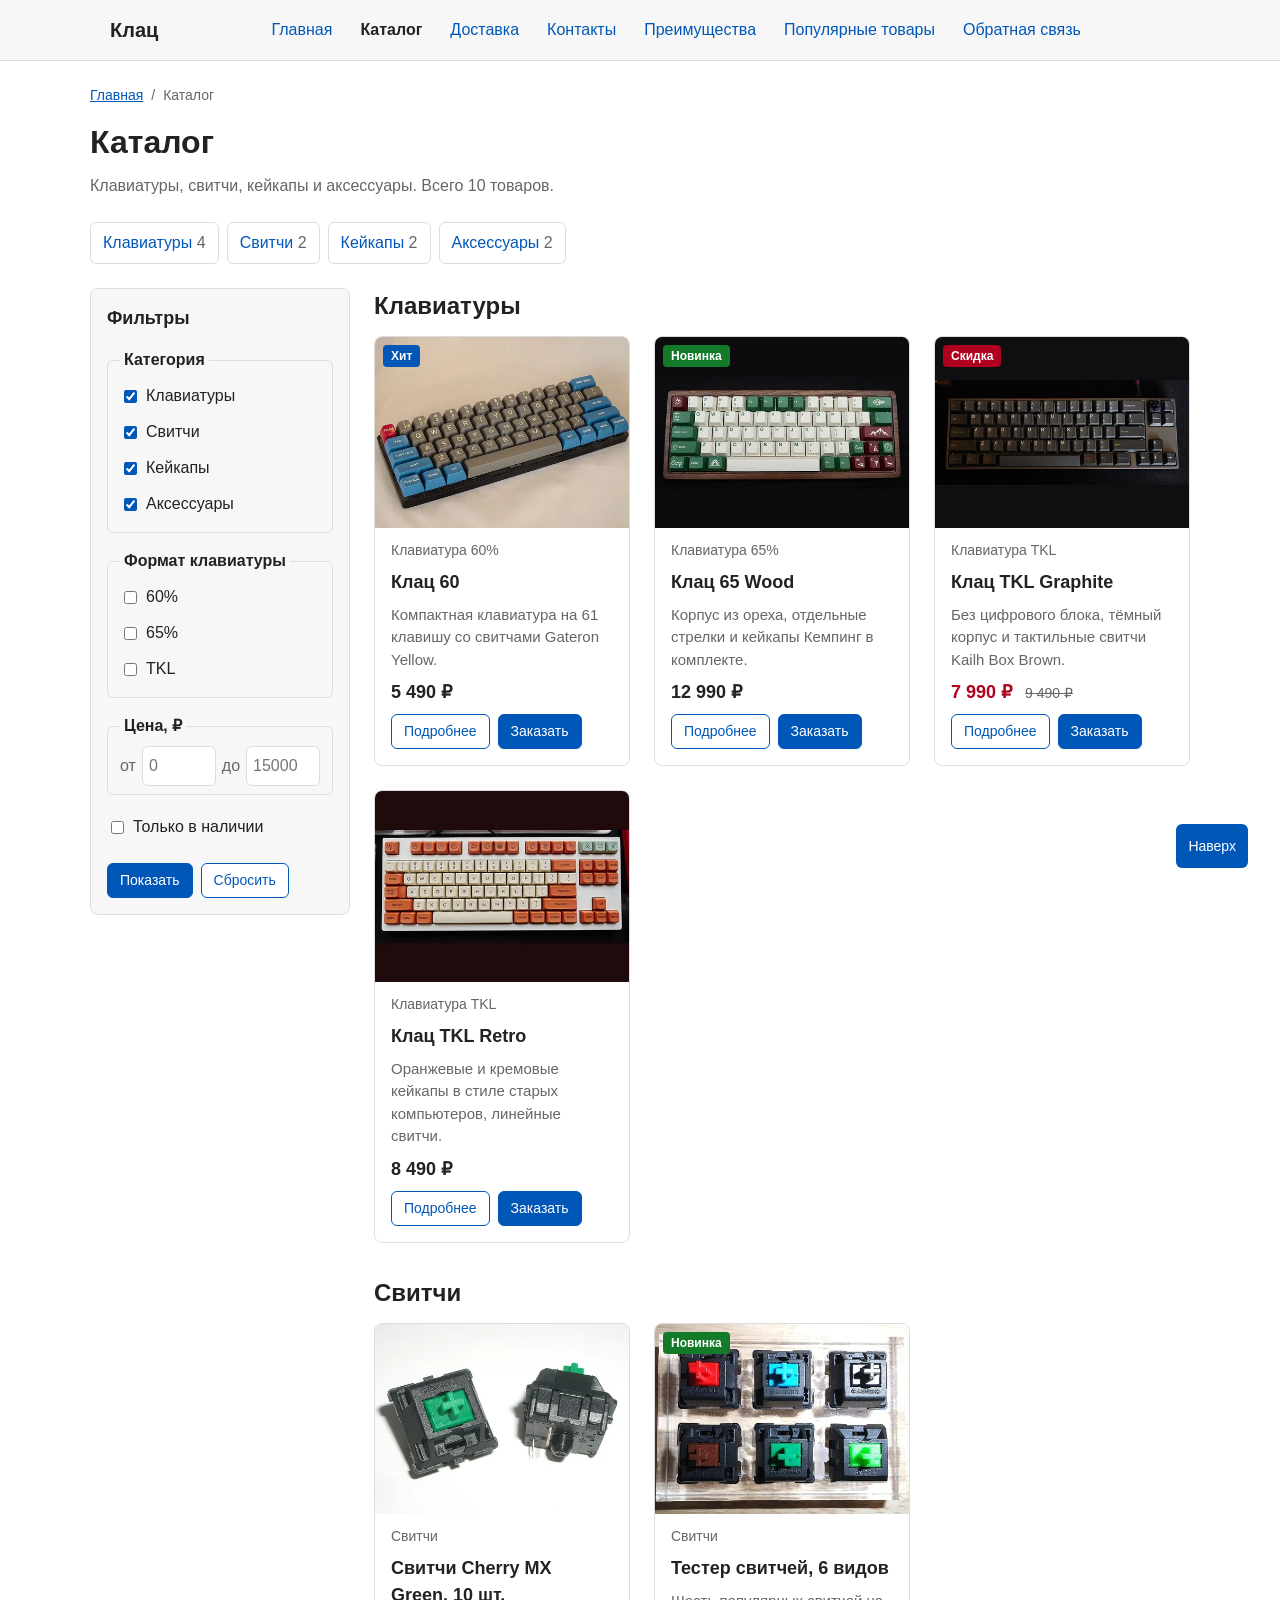
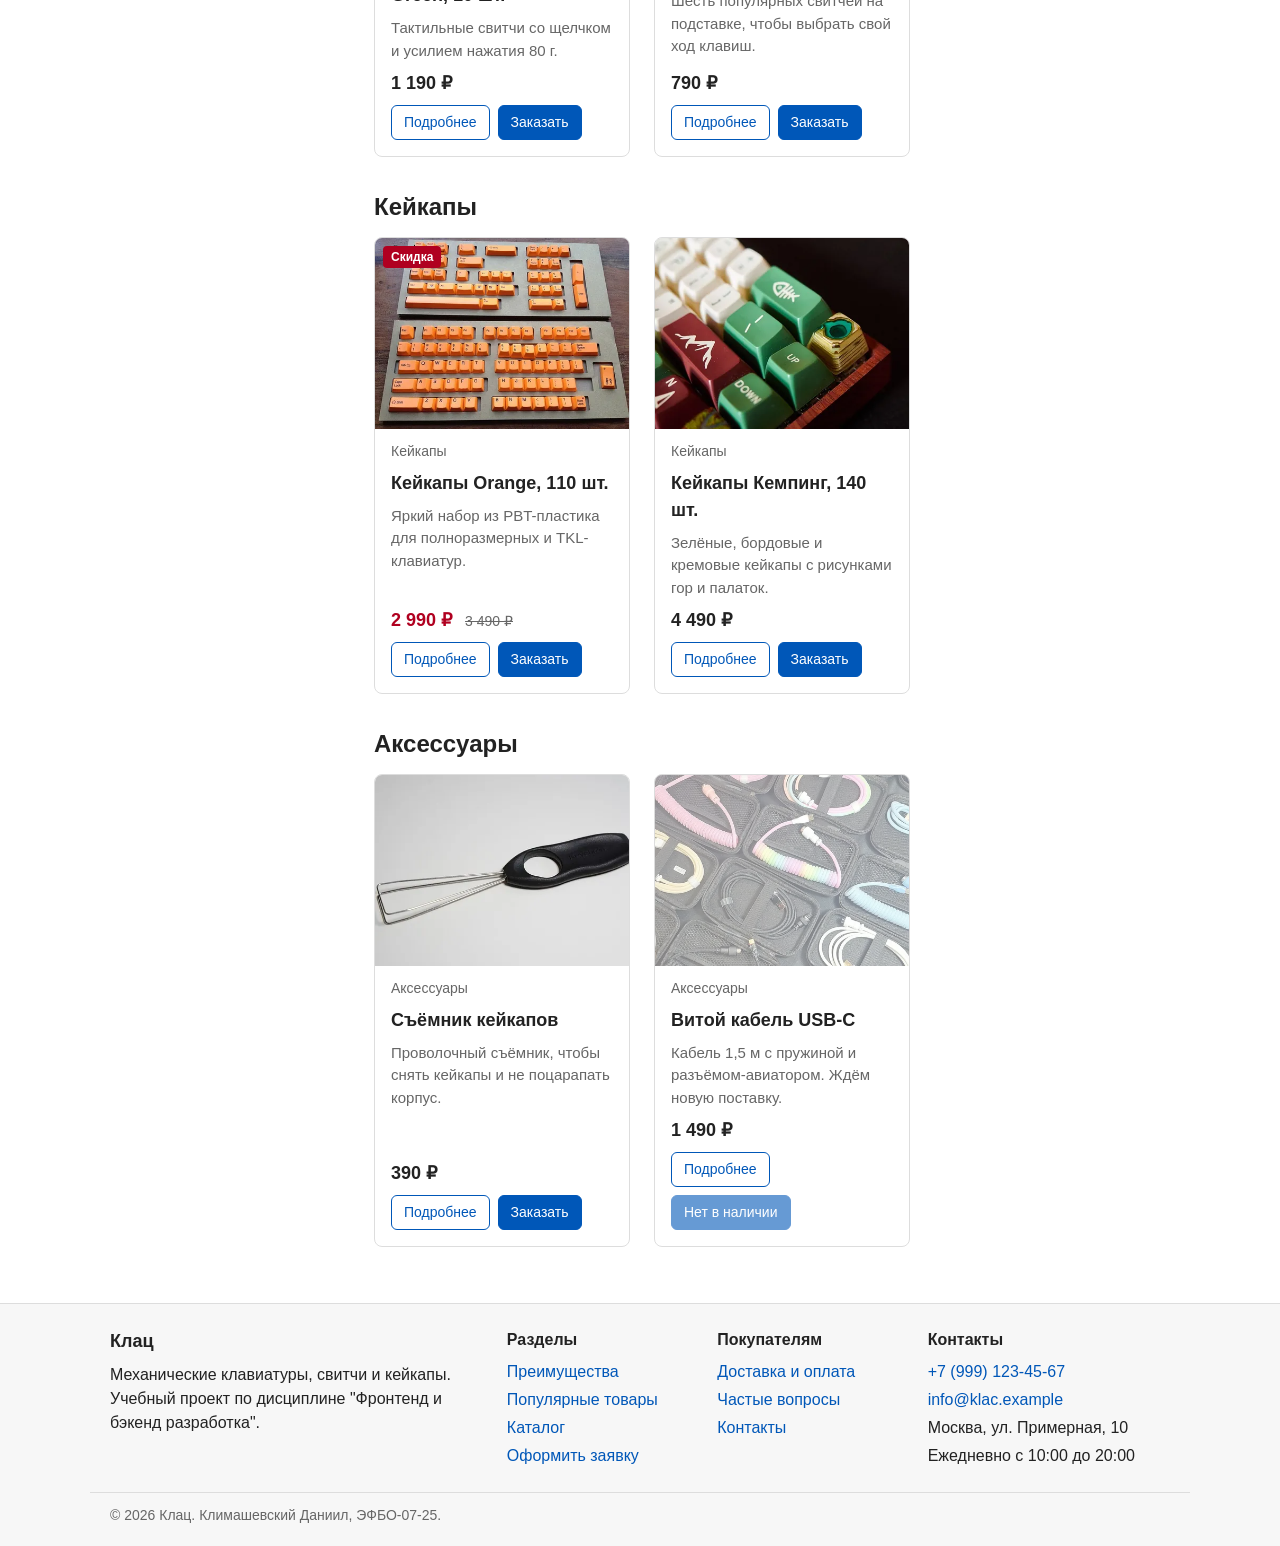
==== catalog.html @ bfafa5a9 "chore: init kr4 project, copy files from kr3" ====
<!DOCTYPE html>
<html lang="ru">
<head>
    <meta charset="UTF-8">
    <meta name="viewport" content="width=device-width, initial-scale=1.0">
    <meta name="description" content="Каталог магазина Клац: механические клавиатуры, свитчи, кейкапы и аксессуары.">
    <title>Каталог | Клац</title>
    <meta property="og:type" content="website">
    <meta property="og:title" content="Каталог | Клац">
    <meta property="og:description" content="Каталог магазина Клац: механические клавиатуры, свитчи, кейкапы и аксессуары.">
    <meta property="og:image" content="https://svpeditor.github.io/kr4-js-shop/images/klac-60.jpg">
    <link rel="stylesheet" href="css/style.css">
    <link rel="stylesheet" href="css/responsive.css">
    <script src="js/main.js" defer></script>
</head>
<body>
    <a class="skip-link" href="#main">Перейти к основному содержимому</a>

    <header class="site-header" id="top">
        <div class="site-header__inner">
            <a class="site-header__logo" href="index.html">Клац</a>

            <button class="site-header__toggle" type="button" aria-expanded="false" aria-controls="site-nav"><span aria-hidden="true">&#9776;</span> Меню</button>

            <nav class="site-nav" id="site-nav" aria-label="Основная навигация">
                <ul class="site-nav__list">
                    <li class="site-nav__item"><a class="site-nav__link" href="index.html">Главная</a></li>
                    <li class="site-nav__item"><a class="site-nav__link site-nav__link--active" href="catalog.html" aria-current="page">Каталог</a></li>
                    <li class="site-nav__item"><a class="site-nav__link" href="delivery.html">Доставка</a></li>
                    <li class="site-nav__item"><a class="site-nav__link" href="contacts.html">Контакты</a></li>
                    <li class="site-nav__item"><a class="site-nav__link" href="index.html#advantages">Преимущества</a></li>
                    <li class="site-nav__item"><a class="site-nav__link" href="index.html#popular">Популярные товары</a></li>
                    <li class="site-nav__item"><a class="site-nav__link" href="index.html#contacts">Обратная связь</a></li>
                </ul>
            </nav>
        </div>
    </header>

    <main id="main" class="main" tabindex="-1">
        <div class="page-header">
            <nav class="breadcrumbs" aria-label="Хлебные крошки">
                <ol class="breadcrumbs__list">
                    <li class="breadcrumbs__item"><a class="breadcrumbs__link" href="index.html">Главная</a></li>
                    <li class="breadcrumbs__item"><span class="breadcrumbs__current" aria-current="page">Каталог</span></li>
                </ol>
            </nav>
            <h1 class="page-header__title">Каталог</h1>
            <p class="page-header__text">Клавиатуры, свитчи, кейкапы и аксессуары. Всего 10 товаров.</p>
        </div>

        <nav class="categories" aria-label="Категории каталога">
            <ul class="categories__list">
                <li><a class="categories__link" href="#keyboards">Клавиатуры <span class="categories__count">4</span></a></li>
                <li><a class="categories__link" href="#switches">Свитчи <span class="categories__count">2</span></a></li>
                <li><a class="categories__link" href="#keycaps">Кейкапы <span class="categories__count">2</span></a></li>
                <li><a class="categories__link" href="#accessories">Аксессуары <span class="categories__count">2</span></a></li>
            </ul>
        </nav>

        <div class="catalog-layout">
            <aside class="catalog-layout__filters catalog-filters" aria-label="Фильтры">
                <button class="catalog-filters__toggle" type="button" aria-expanded="false" aria-controls="catalog-filters-form">Показать фильтры</button>

                <form class="catalog-filters__form" id="catalog-filters-form" action="#">
                    <h2 class="catalog-filters__title">Фильтры</h2>

                    <fieldset class="catalog-filters__group">
                        <legend class="catalog-filters__legend">Категория</legend>
                        <label class="catalog-filters__option"><input type="checkbox" name="category" value="keyboards" checked> Клавиатуры</label>
                        <label class="catalog-filters__option"><input type="checkbox" name="category" value="switches" checked> Свитчи</label>
                        <label class="catalog-filters__option"><input type="checkbox" name="category" value="keycaps" checked> Кейкапы</label>
                        <label class="catalog-filters__option"><input type="checkbox" name="category" value="accessories" checked> Аксессуары</label>
                    </fieldset>

                    <fieldset class="catalog-filters__group">
                        <legend class="catalog-filters__legend">Формат клавиатуры</legend>
                        <label class="catalog-filters__option"><input type="checkbox" name="layout" value="60"> 60%</label>
                        <label class="catalog-filters__option"><input type="checkbox" name="layout" value="65"> 65%</label>
                        <label class="catalog-filters__option"><input type="checkbox" name="layout" value="tkl"> TKL</label>
                    </fieldset>

                    <fieldset class="catalog-filters__group">
                        <legend class="catalog-filters__legend">Цена, ₽</legend>
                        <div class="catalog-filters__price">
                            <label class="catalog-filters__price-label" for="price-from">от</label>
                            <input class="catalog-filters__input" id="price-from" name="price-from" type="number" min="0" step="100" placeholder="0">
                            <label class="catalog-filters__price-label" for="price-to">до</label>
                            <input class="catalog-filters__input" id="price-to" name="price-to" type="number" min="0" step="100" placeholder="15000">
                        </div>
                    </fieldset>

                    <label class="catalog-filters__option"><input type="checkbox" name="in-stock" value="yes"> Только в наличии</label>

                    <div class="catalog-filters__actions">
                        <button class="button button--primary button--small" type="button">Показать</button>
                        <button class="button button--secondary button--small" type="reset">Сбросить</button>
                    </div>
                </form>
            </aside>

            <div class="catalog-layout__products">
                <section class="catalog-layout__section" id="keyboards">
                    <h2 class="catalog-layout__title">Клавиатуры</h2>
                    <div class="products-grid">
                        <article class="product-card">
                            <span class="badge badge--hit product-card__badge">Хит</span>
                            <picture class="product-card__picture">
                                <source type="image/webp" srcset="images/klac-60-480.webp 480w, images/klac-60.webp 800w" sizes="(min-width: 1024px) 260px, (min-width: 600px) 50vw, 100vw">
                                <img class="product-card__image" src="images/klac-60.jpg" srcset="images/klac-60-480.jpg 480w, images/klac-60.jpg 800w" sizes="(min-width: 1024px) 260px, (min-width: 600px) 50vw, 100vw" width="800" height="600" alt="Клавиатура Клац 60 с серыми и синими кейкапами">
                            </picture>
                            <div class="product-card__body">
                                <p class="product-card__category">Клавиатура 60%</p>
                                <h3 class="product-card__title"><a class="product-card__link" href="product.html">Клац 60</a></h3>
                                <p class="product-card__description">Компактная клавиатура на 61 клавишу со свитчами Gateron Yellow.</p>
                                <p class="product-card__price">5 490 ₽</p>
                                <div class="product-card__actions">
                                    <a class="button button--secondary button--small" href="product.html">Подробнее</a>
                                    <a class="button button--primary button--small" href="order.html?product=klac-60">Заказать</a>
                                </div>
                            </div>
                        </article>

                        <article class="product-card">
                            <span class="badge badge--new product-card__badge">Новинка</span>
                            <picture class="product-card__picture">
                                <source type="image/webp" srcset="images/klac-65-wood-480.webp 480w, images/klac-65-wood.webp 800w" sizes="(min-width: 1024px) 260px, (min-width: 600px) 50vw, 100vw">
                                <img class="product-card__image" src="images/klac-65-wood.jpg" srcset="images/klac-65-wood-480.jpg 480w, images/klac-65-wood.jpg 800w" sizes="(min-width: 1024px) 260px, (min-width: 600px) 50vw, 100vw" width="800" height="600" alt="Клавиатура Клац 65 Wood в деревянном корпусе" loading="lazy">
                            </picture>
                            <div class="product-card__body">
                                <p class="product-card__category">Клавиатура 65%</p>
                                <h3 class="product-card__title"><a class="product-card__link" href="product.html">Клац 65 Wood</a></h3>
                                <p class="product-card__description">Корпус из ореха, отдельные стрелки и кейкапы Кемпинг в комплекте.</p>
                                <p class="product-card__price">12 990 ₽</p>
                                <div class="product-card__actions">
                                    <a class="button button--secondary button--small" href="product.html">Подробнее</a>
                                    <a class="button button--primary button--small" href="order.html?product=klac-65-wood">Заказать</a>
                                </div>
                            </div>
                        </article>

                        <article class="product-card product-card--discount">
                            <span class="badge badge--sale product-card__badge">Скидка</span>
                            <picture class="product-card__picture">
                                <source type="image/webp" srcset="images/klac-tkl-graphite-480.webp 480w, images/klac-tkl-graphite.webp 800w" sizes="(min-width: 1024px) 260px, (min-width: 600px) 50vw, 100vw">
                                <img class="product-card__image" src="images/klac-tkl-graphite.jpg" srcset="images/klac-tkl-graphite-480.jpg 480w, images/klac-tkl-graphite.jpg 800w" sizes="(min-width: 1024px) 260px, (min-width: 600px) 50vw, 100vw" width="800" height="600" alt="Тёмная клавиатура Клац TKL Graphite без цифрового блока" loading="lazy">
                            </picture>
                            <div class="product-card__body">
                                <p class="product-card__category">Клавиатура TKL</p>
                                <h3 class="product-card__title"><a class="product-card__link" href="product.html">Клац TKL Graphite</a></h3>
                                <p class="product-card__description">Без цифрового блока, тёмный корпус и тактильные свитчи Kailh Box Brown.</p>
                                <p class="product-card__price">7 990 ₽ <s class="product-card__old-price">9 490 ₽</s></p>
                                <div class="product-card__actions">
                                    <a class="button button--secondary button--small" href="product.html">Подробнее</a>
                                    <a class="button button--primary button--small" href="order.html?product=klac-tkl-graphite">Заказать</a>
                                </div>
                            </div>
                        </article>

                        <article class="product-card">
                            <picture class="product-card__picture">
                                <source type="image/webp" srcset="images/klac-tkl-retro-480.webp 480w, images/klac-tkl-retro.webp 800w" sizes="(min-width: 1024px) 260px, (min-width: 600px) 50vw, 100vw">
                                <img class="product-card__image" src="images/klac-tkl-retro.jpg" srcset="images/klac-tkl-retro-480.jpg 480w, images/klac-tkl-retro.jpg 800w" sizes="(min-width: 1024px) 260px, (min-width: 600px) 50vw, 100vw" width="800" height="600" alt="Клавиатура Клац TKL Retro с оранжевыми и кремовыми кейкапами" loading="lazy">
                            </picture>
                            <div class="product-card__body">
                                <p class="product-card__category">Клавиатура TKL</p>
                                <h3 class="product-card__title"><a class="product-card__link" href="product.html">Клац TKL Retro</a></h3>
                                <p class="product-card__description">Оранжевые и кремовые кейкапы в стиле старых компьютеров, линейные свитчи.</p>
                                <p class="product-card__price">8 490 ₽</p>
                                <div class="product-card__actions">
                                    <a class="button button--secondary button--small" href="product.html">Подробнее</a>
                                    <a class="button button--primary button--small" href="order.html?product=klac-tkl-retro">Заказать</a>
                                </div>
                            </div>
                        </article>
                    </div>
                </section>

                <section class="catalog-layout__section" id="switches">
                    <h2 class="catalog-layout__title">Свитчи</h2>
                    <div class="products-grid">
                        <article class="product-card">
                            <picture class="product-card__picture">
                                <source type="image/webp" srcset="images/switches-mx-green-480.webp 480w, images/switches-mx-green.webp 800w" sizes="(min-width: 1024px) 260px, (min-width: 600px) 50vw, 100vw">
                                <img class="product-card__image" src="images/switches-mx-green.jpg" srcset="images/switches-mx-green-480.jpg 480w, images/switches-mx-green.jpg 800w" sizes="(min-width: 1024px) 260px, (min-width: 600px) 50vw, 100vw" width="800" height="600" alt="Два свитча Cherry MX Green, вид сверху и сбоку" loading="lazy">
                            </picture>
                            <div class="product-card__body">
                                <p class="product-card__category">Свитчи</p>
                                <h3 class="product-card__title"><a class="product-card__link" href="product.html">Свитчи Cherry MX Green, 10 шт.</a></h3>
                                <p class="product-card__description">Тактильные свитчи со щелчком и усилием нажатия 80 г.</p>
                                <p class="product-card__price">1 190 ₽</p>
                                <div class="product-card__actions">
                                    <a class="button button--secondary button--small" href="product.html">Подробнее</a>
                                    <a class="button button--primary button--small" href="order.html?product=switches-mx-green">Заказать</a>
                                </div>
                            </div>
                        </article>

                        <article class="product-card">
                            <span class="badge badge--new product-card__badge">Новинка</span>
                            <picture class="product-card__picture">
                                <source type="image/webp" srcset="images/switch-tester-480.webp 480w, images/switch-tester.webp 800w" sizes="(min-width: 1024px) 260px, (min-width: 600px) 50vw, 100vw">
                                <img class="product-card__image" src="images/switch-tester.jpg" srcset="images/switch-tester-480.jpg 480w, images/switch-tester.jpg 800w" sizes="(min-width: 1024px) 260px, (min-width: 600px) 50vw, 100vw" width="800" height="600" alt="Тестер с шестью свитчами разных цветов на прозрачной подставке" loading="lazy">
                            </picture>
                            <div class="product-card__body">
                                <p class="product-card__category">Свитчи</p>
                                <h3 class="product-card__title"><a class="product-card__link" href="product.html">Тестер свитчей, 6 видов</a></h3>
                                <p class="product-card__description">Шесть популярных свитчей на подставке, чтобы выбрать свой ход клавиш.</p>
                                <p class="product-card__price">790 ₽</p>
                                <div class="product-card__actions">
                                    <a class="button button--secondary button--small" href="product.html">Подробнее</a>
                                    <a class="button button--primary button--small" href="order.html?product=switch-tester">Заказать</a>
                                </div>
                            </div>
                        </article>
                    </div>
                </section>

                <section class="catalog-layout__section" id="keycaps">
                    <h2 class="catalog-layout__title">Кейкапы</h2>
                    <div class="products-grid">
                        <article class="product-card product-card--discount">
                            <span class="badge badge--sale product-card__badge">Скидка</span>
                            <picture class="product-card__picture">
                                <source type="image/webp" srcset="images/keycaps-orange-480.webp 480w, images/keycaps-orange.webp 800w" sizes="(min-width: 1024px) 260px, (min-width: 600px) 50vw, 100vw">
                                <img class="product-card__image" src="images/keycaps-orange.jpg" srcset="images/keycaps-orange-480.jpg 480w, images/keycaps-orange.jpg 800w" sizes="(min-width: 1024px) 260px, (min-width: 600px) 50vw, 100vw" width="800" height="600" alt="Оранжевые кейкапы на литниках" loading="lazy">
                            </picture>
                            <div class="product-card__body">
                                <p class="product-card__category">Кейкапы</p>
                                <h3 class="product-card__title"><a class="product-card__link" href="product.html">Кейкапы Orange, 110 шт.</a></h3>
                                <p class="product-card__description">Яркий набор из PBT-пластика для полноразмерных и TKL-клавиатур.</p>
                                <p class="product-card__price">2 990 ₽ <s class="product-card__old-price">3 490 ₽</s></p>
                                <div class="product-card__actions">
                                    <a class="button button--secondary button--small" href="product.html">Подробнее</a>
                                    <a class="button button--primary button--small" href="order.html?product=keycaps-orange">Заказать</a>
                                </div>
                            </div>
                        </article>

                        <article class="product-card">
                            <picture class="product-card__picture">
                                <source type="image/webp" srcset="images/keycaps-camp-480.webp 480w, images/keycaps-camp.webp 800w" sizes="(min-width: 1024px) 260px, (min-width: 600px) 50vw, 100vw">
                                <img class="product-card__image" src="images/keycaps-camp.jpg" srcset="images/keycaps-camp-480.jpg 480w, images/keycaps-camp.jpg 800w" sizes="(min-width: 1024px) 260px, (min-width: 600px) 50vw, 100vw" width="800" height="600" alt="Зелёные и бордовые кейкапы Кемпинг с рисунками гор" loading="lazy">
                            </picture>
                            <div class="product-card__body">
                                <p class="product-card__category">Кейкапы</p>
                                <h3 class="product-card__title"><a class="product-card__link" href="product.html">Кейкапы Кемпинг, 140 шт.</a></h3>
                                <p class="product-card__description">Зелёные, бордовые и кремовые кейкапы с рисунками гор и палаток.</p>
                                <p class="product-card__price">4 490 ₽</p>
                                <div class="product-card__actions">
                                    <a class="button button--secondary button--small" href="product.html">Подробнее</a>
                                    <a class="button button--primary button--small" href="order.html?product=keycaps-camp">Заказать</a>
                                </div>
                            </div>
                        </article>
                    </div>
                </section>

                <section class="catalog-layout__section" id="accessories">
                    <h2 class="catalog-layout__title">Аксессуары</h2>
                    <div class="products-grid">
                        <article class="product-card">
                            <picture class="product-card__picture">
                                <source type="image/webp" srcset="images/keycap-puller-480.webp 480w, images/keycap-puller.webp 800w" sizes="(min-width: 1024px) 260px, (min-width: 600px) 50vw, 100vw">
                                <img class="product-card__image" src="images/keycap-puller.jpg" srcset="images/keycap-puller-480.jpg 480w, images/keycap-puller.jpg 800w" sizes="(min-width: 1024px) 260px, (min-width: 600px) 50vw, 100vw" width="800" height="600" alt="Проволочный съёмник кейкапов с чёрной ручкой" loading="lazy">
                            </picture>
                            <div class="product-card__body">
                                <p class="product-card__category">Аксессуары</p>
                                <h3 class="product-card__title"><a class="product-card__link" href="product.html">Съёмник кейкапов</a></h3>
                                <p class="product-card__description">Проволочный съёмник, чтобы снять кейкапы и не поцарапать корпус.</p>
                                <p class="product-card__price">390 ₽</p>
                                <div class="product-card__actions">
                                    <a class="button button--secondary button--small" href="product.html">Подробнее</a>
                                    <a class="button button--primary button--small" href="order.html?product=keycap-puller">Заказать</a>
                                </div>
                            </div>
                        </article>

                        <article class="product-card product-card--unavailable">
                            <picture class="product-card__picture">
                                <source type="image/webp" srcset="images/cable-coiled-480.webp 480w, images/cable-coiled.webp 800w" sizes="(min-width: 1024px) 260px, (min-width: 600px) 50vw, 100vw">
                                <img class="product-card__image" src="images/cable-coiled.jpg" srcset="images/cable-coiled-480.jpg 480w, images/cable-coiled.jpg 800w" sizes="(min-width: 1024px) 260px, (min-width: 600px) 50vw, 100vw" width="800" height="600" alt="Витые кабели для клавиатуры разных цветов" loading="lazy">
                            </picture>
                            <div class="product-card__body">
                                <p class="product-card__category">Аксессуары</p>
                                <h3 class="product-card__title"><a class="product-card__link" href="product.html">Витой кабель USB-C</a></h3>
                                <p class="product-card__description">Кабель 1,5 м с пружиной и разъёмом-авиатором. Ждём новую поставку.</p>
                                <p class="product-card__price">1 490 ₽</p>
                                <div class="product-card__actions">
                                    <a class="button button--secondary button--small" href="product.html">Подробнее</a>
                                    <button class="button button--primary button--small" type="button" disabled>Нет в наличии</button>
                                </div>
                            </div>
                        </article>
                    </div>
                </section>
            </div>
        </div>
    </main>

    <footer class="site-footer" id="contacts">
        <div class="site-footer__inner">
            <div class="site-footer__column">
                <a class="site-footer__logo" href="index.html">Клац</a>
                <p class="site-footer__text">Механические клавиатуры, свитчи и кейкапы. Учебный проект по дисциплине "Фронтенд и бэкенд разработка".</p>
            </div>

            <nav class="site-footer__column" aria-label="Разделы сайта">
                <h2 class="site-footer__title">Разделы</h2>
                <ul class="site-footer__list">
                    <li><a class="site-footer__link" href="index.html#advantages">Преимущества</a></li>
                    <li><a class="site-footer__link" href="index.html#popular">Популярные товары</a></li>
                    <li><a class="site-footer__link" href="catalog.html">Каталог</a></li>
                    <li><a class="site-footer__link" href="order.html">Оформить заявку</a></li>
                </ul>
            </nav>

            <nav class="site-footer__column" aria-label="Покупателям">
                <h2 class="site-footer__title">Покупателям</h2>
                <ul class="site-footer__list">
                    <li><a class="site-footer__link" href="delivery.html">Доставка и оплата</a></li>
                    <li><a class="site-footer__link" href="contacts.html#faq">Частые вопросы</a></li>
                    <li><a class="site-footer__link" href="contacts.html">Контакты</a></li>
                </ul>
            </nav>

            <div class="site-footer__column">
                <h2 class="site-footer__title">Контакты</h2>
                <ul class="site-footer__list">
                    <li><a class="site-footer__link" href="tel:+79991234567">+7 (999) 123-45-67</a></li>
                    <li><a class="site-footer__link" href="mailto:info@klac.example">info@klac.example</a></li>
                    <li>Москва, ул. Примерная, 10</li>
                    <li>Ежедневно с 10:00 до 20:00</li>
                </ul>
            </div>
        </div>

        <p class="site-footer__copy">&copy; 2026 Клац. Климашевский Даниил, ЭФБО-07-25.</p>
    </footer>

    <a class="to-top" href="#top">Наверх</a>
</body>
</html>
---- css/style.css ----
/* ===============================
1. Переменные проекта
=============================== */

:root {
    /* Основные цвета проекта */
    --color-bg: #ffffff;
    --color-text: #222222;
    --color-muted: #666666;
    --color-primary: #0057b8;
    --color-primary-dark: #003f86;
    --color-border: #dddddd;
    --color-surface: #f7f7f7;
    --color-surface-accent: #eef5ff;
    --color-danger: #b00020;
    /* Было #168a2f: белый текст на нём 4.46:1, Lighthouse считал это ошибкой.
       #137a2a даёт 5.46:1 (нужно не меньше 4.5:1). */
    --color-success: #137a2a;
    --color-success-bg: #eefaf0;
    --color-white: #ffffff;

    /* Отступы */
    --space-xs: 4px;
    --space-sm: 8px;
    --space-md: 16px;
    --space-lg: 24px;
    --space-xl: 32px;

    /* Скругления */
    --radius-sm: 6px;
    --radius-md: 8px;
    --radius-lg: 12px;

    /* Размеры */
    --container-width: 1100px;
    --header-height: 64px;
}

/* ===============================
2. Базовые стили
Все стили в этом файле написаны для узкого экрана (Mobile First).
Для планшета и компьютера раскладка расширяется в css/responsive.css.
box-sizing и правило для картинок тоже перенесены в responsive.css.
=============================== */

/*
Плавная прокрутка к якорям. При переходе оставляем место
под закреплённую шапку, иначе заголовок раздела прячется под ней.
*/
html {
    scroll-behavior: smooth;
    scroll-padding-top: calc(var(--header-height) + var(--space-md));
}

body {
    margin: 0;
    font-family: Arial, sans-serif;
    line-height: 1.5;
    color: var(--color-text);
    background-color: var(--color-bg);
}

main {
    padding: var(--space-md);
}

/* ===============================
3. Общие элементы интерфейса
=============================== */

a {
    color: var(--color-primary);
}

a:hover {
    color: var(--color-primary-dark);
}

/*
Видимый фокус при переходе клавишей Tab на всех интерактивных
элементах: ссылки, кнопки, поля, раскрывающиеся вопросы, обёртка таблицы.
Рамка 3px с отступом заметна и на синих кнопках.
*/
:focus-visible {
    outline: 3px solid var(--color-primary);
    outline-offset: 3px;
}

/*
Ссылка пропуска к основному содержимому. Спрятана за верхним краем
экрана и появляется только при фокусе с клавиатуры.
display: none не используем, иначе до неё нельзя дойти клавишей Tab.
*/
.skip-link {
    position: absolute;
    top: -100px;
    left: var(--space-md);
    z-index: 1000;
    padding: var(--space-sm) 12px;
    color: var(--color-white);
    background-color: var(--color-text);
    border-radius: var(--radius-sm);
    text-decoration: none;
}

.skip-link:focus,
.skip-link:focus-visible {
    top: var(--space-md);
    color: var(--color-white);
}

/*
На main переходит фокус после ссылки пропуска (tabindex="-1").
Рамку вокруг всего содержимого страницы не рисуем.
*/
.main:focus,
.main:target {
    outline: none;
}

/*
Подсветка раздела, к которому перешли по якорной ссылке.
*/
:target {
    outline: 2px dashed var(--color-primary);
    outline-offset: 4px;
}

/*
На шапку ведёт кнопка "Наверх". Рамку у неё не показываем,
иначе при прокрутке под шапкой остаётся пунктир.
*/
.site-header:target {
    outline: none;
}

/*
Кнопка - отдельный блок. Цвет задаёт модификатор:
button--primary (основная) или button--secondary (второстепенная).
*/
.button {
    display: inline-block;
    padding: var(--space-sm) var(--space-md);
    font: inherit;
    text-decoration: none;
    border: 1px solid var(--color-primary);
    border-radius: var(--radius-sm);
    cursor: pointer;
}

.button--primary {
    color: var(--color-white);
    background-color: var(--color-primary);
}

/*
Цвет текста указан ещё раз, иначе у ссылки-кнопки срабатывает a:hover
и текст становится того же цвета, что и фон.
*/
.button--primary:hover {
    color: var(--color-white);
    background-color: var(--color-primary-dark);
}

.button--secondary {
    color: var(--color-primary);
    background-color: var(--color-white);
}

.button--secondary:hover {
    color: var(--color-primary-dark);
    background-color: var(--color-surface-accent);
}

.button--small {
    padding: 6px 12px;
    font-size: 14px;
}

.button:disabled,
.button--disabled {
    opacity: 0.6;
    cursor: not-allowed;
}

/*
У отключённой кнопки цвет при наведении не меняется.
*/
.button--primary:disabled:hover {
    background-color: var(--color-primary);
}

/*
Бейдж товара: "Хит", "Новинка", "Скидка".
*/
.badge {
    display: inline-block;
    padding: 2px 8px;
    font-size: 12px;
    font-weight: bold;
    color: var(--color-white);
    background-color: var(--color-primary);
    border-radius: 4px;
}

.badge--new {
    background-color: var(--color-success);
}

.badge--sale {
    background-color: var(--color-danger);
}

/* ===============================
4. Шапка и навигация
=============================== */

/*
Шапка прилипает к верху окна при прокрутке (sticky).
z-index нужен, чтобы карточки не наезжали на неё.
*/
.site-header {
    position: sticky;
    top: 0;
    z-index: 100;
    background-color: var(--color-surface);
    border-bottom: 1px solid var(--color-border);
}

/*
На телефоне в шапке логотип слева и кнопка "Меню" справа.
flex-wrap нужен, чтобы открытое меню переносилось на новую строку под ними.
*/
.site-header__inner {
    display: flex;
    flex-wrap: wrap;
    align-items: center;
    justify-content: space-between;
    gap: var(--space-sm);
    max-width: var(--container-width);
    margin: 0 auto;
    padding: var(--space-sm) var(--space-md);
}

.site-header__logo {
    flex-shrink: 0;
    font-size: 20px;
    font-weight: bold;
    color: var(--color-text);
    text-decoration: none;
}

.site-header__logo:hover {
    color: var(--color-text);
}

/*
Кнопка "Меню" нужна только на узком экране,
с 1024px она скрывается (см. responsive.css).
*/
.site-header__toggle {
    min-height: 44px;
    padding: var(--space-sm) var(--space-md);
    font: inherit;
    color: var(--color-primary);
    background-color: var(--color-white);
    border: 1px solid var(--color-primary);
    border-radius: var(--radius-sm);
    cursor: pointer;
}

.site-header__toggle:hover {
    background-color: var(--color-surface-accent);
}

/*
Меню скрыто, пока не нажата кнопка "Меню".
Класс site-nav--open добавляется в js/main.js.
flex-basis: 100% ставит открытое меню на всю ширину шапки.
*/
.site-nav {
    display: none;
    flex-basis: 100%;
}

.site-nav--open {
    display: block;
}

/*
На телефоне пункты меню идут в колонку.
*/
.site-nav__list {
    display: flex;
    flex-direction: column;
    gap: var(--space-xs);
    margin: 0;
    padding: 0 0 var(--space-sm);
    list-style: none;
}

/*
display: block делает весь пункт кликабельным,
padding увеличивает область нажатия пальцем.
*/
.site-nav__link {
    display: block;
    padding: 12px var(--space-md);
    color: var(--color-primary);
    text-decoration: none;
    border-radius: var(--radius-sm);
}

.site-nav__link:hover {
    color: var(--color-white);
    background-color: var(--color-primary);
}

.site-nav__link--active {
    font-weight: bold;
    color: var(--color-text);
}

/* ===============================
5. Блоки главной страницы
=============================== */

/*
Приветственный блок. На телефоне текст и фото идут друг под другом,
с 900px встают в две колонки (см. responsive.css).
*/
.hero {
    display: grid;
    gap: var(--space-lg);
    align-items: center;
    max-width: var(--container-width);
    margin: 0 auto var(--space-xl);
    padding: var(--space-lg) var(--space-md);
    background-color: var(--color-surface-accent);
    border-radius: var(--radius-lg);
}

/*
clamp() задаёт размер заголовка: не меньше 28px на телефоне,
дальше растёт вместе с шириной экрана, но не больше 40px.
*/
.hero__title {
    margin: 0 0 var(--space-md);
    font-size: clamp(28px, 7vw, 40px);
    line-height: 1.2;
}

.hero__text {
    margin: 0 0 var(--space-md);
}

.hero__actions {
    display: flex;
    flex-wrap: wrap;
    gap: var(--space-sm);
}

.hero__picture {
    display: block;
}

.hero__image {
    display: block;
    width: 100%;
    height: auto;
    border-radius: var(--radius-md);
}

/*
Общий блок для разделов страниц.
*/
.section {
    max-width: var(--container-width);
    margin: 0 auto var(--space-xl);
}

/*
flex-wrap: если заголовок длинный, ссылка "Весь каталог"
переносится под него, а не сжимает заголовок.
*/
.section__header {
    display: flex;
    flex-wrap: wrap;
    align-items: baseline;
    justify-content: space-between;
    gap: var(--space-sm) var(--space-md);
    margin-bottom: var(--space-md);
}

.section__title {
    margin: 0;
}

/*
Преимущества через Grid. На телефоне одна колонка,
на планшете две, на компьютере четыре.
*/
.advantages {
    display: grid;
    grid-template-columns: minmax(0, 1fr);
    gap: var(--space-md);
    margin: 0;
    padding: 0;
    list-style: none;
}

.advantages__item {
    padding: var(--space-md);
    border: 1px solid var(--color-border);
    border-radius: var(--radius-md);
}

.advantages__title {
    margin: 0 0 var(--space-sm);
    font-size: 18px;
}

.advantages__text {
    margin: 0;
    color: var(--color-muted);
}

.reviews {
    display: grid;
    grid-template-columns: minmax(0, 1fr);
    gap: var(--space-md);
    margin: 0;
    padding: 0;
    list-style: none;
}

.review {
    display: flex;
    flex-direction: column;
    gap: 12px;
    height: 100%;
    margin: 0;
    padding: var(--space-md);
    border: 1px solid var(--color-border);
    border-radius: var(--radius-md);
}

.review__text {
    flex-grow: 1;
    margin: 0;
}

.review__author {
    font-weight: bold;
}

.review__product {
    display: block;
    font-size: 14px;
    font-weight: normal;
    color: var(--color-muted);
}

/*
Дополнительный блок с призывом оставить заявку.
На телефоне кнопка стоит под текстом.
*/
.promo {
    display: flex;
    flex-direction: column;
    align-items: flex-start;
    gap: var(--space-md);
    max-width: var(--container-width);
    margin: 0 auto var(--space-xl);
    padding: var(--space-md) 20px;
    background-color: var(--color-surface);
    border-left: 4px solid var(--color-primary);
}

.promo__title {
    margin: 0 0 var(--space-xs);
    font-size: 20px;
}

.promo__text {
    margin: 0;
}

.promo__button {
    flex-shrink: 0;
}

.success-message {
    margin: 0 0 var(--space-md);
    padding: var(--space-md);
    background-color: var(--color-success-bg);
    border-left: 4px solid var(--color-success);
}

/* ===============================
6. Карточки товаров
=============================== */

/*
Сетка карточек через Grid. На телефоне карточки идут
в одну колонку, количество колонок растёт в responsive.css.
minmax(0, 1fr) не даёт длинному тексту растянуть колонку.
*/
.products-grid {
    display: grid;
    grid-template-columns: minmax(0, 1fr);
    gap: var(--space-lg);
}

/*
position: relative нужен, чтобы бейдж ставился
в угол именно этой карточки.
*/
.product-card {
    position: relative;
    display: flex;
    flex-direction: column;
    min-width: 0;
    overflow: hidden;
    background-color: var(--color-bg);
    border: 1px solid var(--color-border);
    border-radius: var(--radius-md);
}

.product-card:hover {
    border-color: var(--color-primary);
}

.product-card__badge {
    position: absolute;
    top: var(--space-sm);
    left: var(--space-sm);
    z-index: 1;
}

/*
picture по умолчанию строчный элемент, делаем его блоком,
чтобы под картинкой не было лишнего отступа.
*/
.product-card__picture {
    display: block;
}

/*
aspect-ratio держит пропорции 4:3, object-fit: cover
заполняет блок без искажения фото.
*/
.product-card__image {
    display: block;
    width: 100%;
    height: auto;
    aspect-ratio: 4 / 3;
    object-fit: cover;
}

.product-card__body {
    display: flex;
    flex-grow: 1;
    flex-direction: column;
    gap: var(--space-sm);
    padding: 12px var(--space-md) var(--space-md);
}

.product-card__category {
    margin: 0;
    font-size: 14px;
    color: var(--color-muted);
}

/*
overflow-wrap: anywhere переносит длинные слова,
чтобы они не ломали карточку на узком экране.
*/
.product-card__title {
    margin: 0;
    font-size: 18px;
    overflow-wrap: anywhere;
}

.product-card__link {
    color: var(--color-text);
    text-decoration: none;
}

.product-card__link:hover {
    color: var(--color-primary);
    text-decoration: underline;
}

.product-card__description {
    flex-grow: 1;
    margin: 0;
    font-size: 15px;
    color: var(--color-muted);
    overflow-wrap: anywhere;
}

.product-card__price {
    margin: 0;
    font-size: 18px;
    font-weight: bold;
}

.product-card__old-price {
    margin-left: var(--space-sm);
    font-size: 14px;
    font-weight: normal;
    color: var(--color-muted);
}

.product-card__actions {
    display: flex;
    flex-wrap: wrap;
    gap: var(--space-sm);
}

/*
Модификаторы карточки: товар со скидкой и товар, которого нет в наличии.
*/
.product-card--discount .product-card__price {
    color: var(--color-danger);
}

.product-card--unavailable .product-card__image {
    opacity: 0.5;
}

/* ===============================
7. Подвал и кнопка "Наверх"
=============================== */

.site-footer {
    background-color: var(--color-surface);
    border-top: 1px solid var(--color-border);
}

/*
На телефоне колонки подвала идут друг под другом.
*/
.site-footer__inner {
    display: grid;
    grid-template-columns: minmax(0, 1fr);
    gap: var(--space-lg);
    max-width: var(--container-width);
    margin: 0 auto;
    padding: var(--space-lg) var(--space-md);
}

.site-footer__logo {
    font-size: 18px;
    font-weight: bold;
    color: var(--color-text);
    text-decoration: none;
}

.site-footer__logo:hover {
    color: var(--color-text);
}

.site-footer__text {
    margin: var(--space-sm) 0 0;
}

.site-footer__title {
    margin: 0 0 var(--space-sm);
    font-size: 16px;
}

.site-footer__list {
    display: flex;
    flex-direction: column;
    gap: var(--space-xs);
    margin: 0;
    padding: 0;
    list-style: none;
}

.site-footer__link {
    text-decoration: none;
}

.site-footer__link:hover {
    text-decoration: underline;
}

/*
Нижний отступ больше, чтобы кнопка "Наверх"
не закрывала последнюю строку подвала.
*/
.site-footer__copy {
    max-width: var(--container-width);
    margin: 0 auto;
    padding: 12px var(--space-md) 72px;
    font-size: 14px;
    color: var(--color-muted);
    border-top: 1px solid var(--color-border);
}

/*
Кнопка "Наверх" закреплена в правом нижнем углу окна.
На телефоне отступ от края меньше, высота 44px удобна для нажатия.
*/
.to-top {
    position: fixed;
    right: var(--space-md);
    bottom: var(--space-md);
    z-index: 50;
    display: flex;
    align-items: center;
    min-height: 44px;
    padding: var(--space-sm) 12px;
    font-size: 14px;
    color: var(--color-white);
    text-decoration: none;
    background-color: var(--color-primary);
    border-radius: var(--radius-sm);
}

.to-top:hover {
    color: var(--color-white);
    background-color: var(--color-primary-dark);
}

/* ===============================
8. Форма заявки и модальное окно
=============================== */

/*
Ширина окна не больше экрана минус 32px, а если форма
не помещается по высоте, она прокручивается внутри окна.
*/
.order-dialog {
    width: min(100% - 32px, 560px);
    max-height: calc(100vh - 32px);
    overflow: auto;
    padding: var(--space-lg);
    border: none;
    border-radius: var(--radius-lg);
}

.order-dialog::backdrop {
    background-color: rgba(0, 0, 0, 0.5);
}

.order-dialog__title {
    margin: 0 0 var(--space-sm);
}

.order-dialog__text {
    margin: 0 0 var(--space-md);
    color: var(--color-muted);
}

.order-dialog__product {
    font-weight: bold;
    color: var(--color-text);
}

.order-form {
    accent-color: var(--color-primary);
}

.order-form__field {
    margin-bottom: var(--space-md);
}

.order-form__label {
    display: block;
    margin-bottom: var(--space-xs);
}

/*
Звёздочка у обязательных полей. Для программ чтения с экрана она скрыта
(aria-hidden), обязательность они берут из атрибута required.
*/
.order-form__required {
    color: var(--color-danger);
}

.order-form__note {
    margin: 0 0 var(--space-md);
    font-size: 14px;
    color: var(--color-muted);
}

/*
min-height: 44px - поле удобно нажимать пальцем на телефоне.
*/
.order-form__input,
.order-form__select,
.order-form__textarea {
    width: 100%;
    min-height: 44px;
    padding: 10px 12px;
    font: inherit;
    border: 1px solid var(--color-border);
    border-radius: var(--radius-sm);
}

.order-form__textarea {
    min-height: 120px;
    resize: vertical;
}

.order-form__input:hover,
.order-form__select:hover,
.order-form__textarea:hover {
    border-color: var(--color-primary);
}

/*
Подсветка ошибочных полей, aria-invalid добавляется в js/main.js.
*/
.order-form__input[aria-invalid="true"],
.order-form__select[aria-invalid="true"],
.order-form__textarea[aria-invalid="true"] {
    border-color: var(--color-danger);
}

.order-form__hint {
    display: block;
    margin-top: var(--space-xs);
    font-size: 14px;
    color: var(--color-muted);
}

.order-form__checkbox {
    display: flex;
    align-items: flex-start;
    gap: var(--space-sm);
}

.order-form__actions {
    display: flex;
    flex-wrap: wrap;
    gap: 12px;
    margin-top: 20px;
}

.order-form__group {
    min-width: 0;
    margin: 0 0 20px;
    padding: 0;
    border: none;
}

.order-form__legend {
    margin-bottom: 12px;
    padding: 0;
    font-size: 18px;
    font-weight: bold;
}

/*
Строка из двух полей. На телефоне поля идут друг под другом,
с 768px встают рядом (см. responsive.css).
*/
.order-form__row {
    display: grid;
    grid-template-columns: minmax(0, 1fr);
    column-gap: var(--space-md);
}

.order-form__options {
    display: flex;
    flex-wrap: wrap;
    gap: var(--space-sm);
    min-width: 0;
    margin: 0 0 var(--space-md);
    padding: 0;
    border: none;
}

.order-form__option {
    display: flex;
    align-items: center;
    gap: 6px;
    min-height: 44px;
    padding: 6px 12px;
    border: 1px solid var(--color-border);
    border-radius: var(--radius-sm);
    cursor: pointer;
}

.order-form__option:hover {
    border-color: var(--color-primary);
}

/* ===============================
9. Внутренние страницы и каталог
=============================== */

.page-header {
    max-width: var(--container-width);
    margin: 0 auto var(--space-lg);
}

.page-header__title {
    margin: 0 0 var(--space-sm);
}

.page-header__text {
    margin: 0;
    color: var(--color-muted);
}

/*
Хлебные крошки: разделитель "/" добавляется через ::after,
текущая страница (breadcrumbs__current) не ссылка.
*/
.breadcrumbs {
    max-width: var(--container-width);
    margin: 0 auto 12px;
    font-size: 14px;
    color: var(--color-muted);
}

.breadcrumbs__list {
    display: flex;
    flex-wrap: wrap;
    gap: var(--space-sm);
    margin: 0;
    padding: 0;
    list-style: none;
}

.breadcrumbs__item:not(:last-child)::after {
    content: "/";
    margin-left: var(--space-sm);
}

.categories {
    max-width: var(--container-width);
    margin: 0 auto var(--space-lg);
}

.categories__list {
    display: flex;
    flex-wrap: wrap;
    gap: var(--space-sm);
    margin: 0;
    padding: 0;
    list-style: none;
}

.categories__link {
    display: inline-block;
    padding: var(--space-sm) 12px;
    text-decoration: none;
    border: 1px solid var(--color-border);
    border-radius: var(--radius-sm);
}

.categories__link:hover {
    background-color: var(--color-surface-accent);
    border-color: var(--color-primary);
}

.categories__count {
    color: var(--color-muted);
}

/*
Каталог через Grid. На телефоне одна колонка: сначала фильтры,
потом товары. С 1200px фильтры встают слева (см. responsive.css).
Имена областей заданы в grid-template-areas, блоки ставятся в них через grid-area.
*/
.catalog-layout {
    display: grid;
    grid-template-columns: minmax(0, 1fr);
    grid-template-areas:
        "filters"
        "products";
    gap: var(--space-lg);
    max-width: var(--container-width);
    margin: 0 auto;
}

.catalog-layout__filters {
    grid-area: filters;
}

.catalog-layout__products {
    grid-area: products;
    min-width: 0;
}

.catalog-layout__section {
    margin-bottom: var(--space-xl);
}

.catalog-layout__title {
    margin: 0 0 12px;
}

.catalog-filters {
    padding: var(--space-md);
    background-color: var(--color-surface);
    border: 1px solid var(--color-border);
    border-radius: var(--radius-md);
    accent-color: var(--color-primary);
}

/*
На телефоне фильтры свёрнуты, чтобы товары не уезжали вниз.
Кнопка "Показать фильтры" добавляет класс catalog-filters--open (js/main.js).
*/
.catalog-filters__toggle {
    width: 100%;
    min-height: 44px;
    padding: var(--space-sm) var(--space-md);
    font: inherit;
    color: var(--color-primary);
    background-color: var(--color-white);
    border: 1px solid var(--color-primary);
    border-radius: var(--radius-sm);
    cursor: pointer;
}

.catalog-filters__toggle:hover {
    background-color: var(--color-surface-accent);
}

/*
Форма фильтров на Grid, gap задаёт расстояние между группами полей.
*/
.catalog-filters__form {
    display: none;
    gap: var(--space-md);
}

.catalog-filters--open .catalog-filters__form {
    display: grid;
    margin-top: var(--space-md);
}

.catalog-filters__title {
    margin: 0;
    font-size: 18px;
}

.catalog-filters__group {
    min-width: 0;
    margin: 0;
    padding: var(--space-sm) 12px;
    border: 1px solid var(--color-border);
    border-radius: var(--radius-sm);
}

.catalog-filters__legend {
    padding: 0 var(--space-xs);
    font-weight: bold;
}

.catalog-filters__option {
    display: flex;
    align-items: center;
    gap: 6px;
    min-height: 32px;
    margin-bottom: var(--space-xs);
    cursor: pointer;
}

.catalog-filters__price {
    display: flex;
    align-items: center;
    gap: 6px;
}

.catalog-filters__price-label {
    color: var(--color-muted);
}

.catalog-filters__input {
    width: 100%;
    min-width: 0;
    min-height: 40px;
    padding: 6px;
    font: inherit;
    border: 1px solid var(--color-border);
    border-radius: var(--radius-sm);
}

.catalog-filters__input:hover {
    border-color: var(--color-primary);
}

.catalog-filters__actions {
    display: flex;
    flex-wrap: wrap;
    gap: var(--space-sm);
}

/* ===============================
10. Страница товара и таблицы
=============================== */

/*
Карточка товара. На телефоне фото над описанием,
с 768px фото слева, описание справа.
*/
.product {
    display: grid;
    grid-template-columns: minmax(0, 1fr);
    align-items: start;
    gap: var(--space-lg);
    max-width: var(--container-width);
    margin: 0 auto var(--space-xl);
}

.product__picture {
    display: block;
}

.product__image {
    display: block;
    width: 100%;
    height: auto;
    border-radius: var(--radius-md);
}

.product__thumbs {
    display: grid;
    grid-template-columns: repeat(3, minmax(0, 1fr));
    gap: var(--space-sm);
    margin: var(--space-sm) 0 0;
    padding: 0;
    list-style: none;
}

.product__thumb {
    display: block;
    width: 100%;
    height: auto;
    border-radius: var(--radius-sm);
}

.product__category {
    margin: 12px 0 var(--space-xs);
    color: var(--color-muted);
}

.product__title {
    margin: 0 0 12px;
}

.product__price {
    margin: 0 0 var(--space-xs);
    font-size: 26px;
    font-weight: bold;
}

.product__stock {
    margin: 0 0 12px;
    color: var(--color-success);
}

.product__text {
    margin: 0 0 12px;
}

.product__features {
    margin: 0 0 var(--space-md);
    padding-left: 20px;
}

.product__actions {
    display: flex;
    flex-wrap: wrap;
    gap: var(--space-sm);
}

/*
Ссылки на разделы страницы товара.
*/
.product-nav {
    display: flex;
    flex-wrap: wrap;
    gap: var(--space-sm) var(--space-md);
    max-width: var(--container-width);
    margin: 0 auto var(--space-lg);
    padding-bottom: var(--space-sm);
    border-bottom: 1px solid var(--color-border);
}

/*
Таблицы и блок доставки. На телефоне друг под другом,
с 1024px блок доставки справа.
*/
.product-details {
    display: grid;
    grid-template-columns: minmax(0, 1fr);
    align-items: start;
    gap: var(--space-lg);
    max-width: var(--container-width);
    margin: 0 auto;
}

.info-box {
    padding: var(--space-md) 20px;
    background-color: var(--color-surface);
    border-left: 4px solid var(--color-primary);
}

.info-box__title {
    margin: 0 0 var(--space-sm);
    font-size: 18px;
}

.info-box__list {
    margin: 0 0 12px;
    padding-left: 20px;
}

.info-box__text {
    margin: 0;
}

/*
Обёртка для таблицы. Если таблица шире экрана, она прокручивается
внутри обёртки, а вся страница вбок не уезжает.
*/
.table-wrapper {
    width: 100%;
    overflow-x: auto;
    -webkit-overflow-scrolling: touch;
}

/*
Таблица характеристик, комплектаций и доставки.
*/
.info-table {
    width: 100%;
    border-collapse: collapse;
}

/*
Таблице доставки нужна минимальная ширина, иначе на телефоне
три столбца сжимаются до нечитаемых. Тогда она листается в обёртке.
*/
.info-table--wide {
    min-width: 520px;
}

.info-table__caption {
    margin-bottom: var(--space-sm);
    color: var(--color-muted);
    text-align: left;
}

.info-table__head {
    padding: 10px 12px;
    text-align: left;
    background-color: var(--color-surface-accent);
    border-bottom: 2px solid var(--color-primary);
}

.info-table__name,
.info-table__cell {
    padding: 10px 12px;
    text-align: left;
    vertical-align: top;
    border-bottom: 1px solid var(--color-border);
}

.info-table__name {
    width: 40%;
}

.info-table__row:hover {
    background-color: var(--color-surface);
}

/*
Таблица комплектаций на телефоне показывается карточками:
каждая строка становится отдельным блоком, а название столбца
берётся из атрибута data-label у ячейки.
С 600px это снова обычная таблица (см. responsive.css).
*/
.info-table--cards,
.info-table--cards tbody,
.info-table--cards .info-table__caption,
.info-table--cards .info-table__row,
.info-table--cards .info-table__name,
.info-table--cards .info-table__cell {
    display: block;
    width: 100%;
}

/*
Строку заголовков прячем только визуально,
программа чтения с экрана её всё равно прочитает.
*/
.info-table--cards thead {
    position: absolute;
    width: 1px;
    height: 1px;
    overflow: hidden;
    clip: rect(0 0 0 0);
    white-space: nowrap;
}

.info-table--cards .info-table__row {
    margin-bottom: 12px;
    border: 1px solid var(--color-border);
    border-radius: var(--radius-md);
}

.info-table--cards .info-table__name {
    background-color: var(--color-surface-accent);
}

.info-table--cards .info-table__cell {
    display: flex;
    justify-content: space-between;
    gap: var(--space-md);
}

.info-table--cards .info-table__row .info-table__cell:last-child {
    border-bottom: none;
}

.info-table--cards .info-table__cell::before {
    content: attr(data-label);
    color: var(--color-muted);
}

/* ===============================
11. Страница заявки
=============================== */

/*
На телефоне форма и блок "Как проходит заказ" друг под другом,
с 1024px блок встаёт справа от формы.
*/
.order {
    display: grid;
    grid-template-columns: minmax(0, 1fr);
    align-items: start;
    gap: var(--space-lg);
    max-width: var(--container-width);
    margin: 0 auto;
}

.order__form {
    padding: var(--space-md);
    border: 1px solid var(--color-border);
    border-radius: var(--radius-md);
}

.steps {
    margin: 0 0 12px;
    padding-left: 20px;
}

.steps__item {
    margin-bottom: 6px;
}

/* ===============================
12. Контакты и доставка
=============================== */

.contacts {
    display: grid;
    grid-template-columns: minmax(0, 1fr);
    gap: var(--space-md);
    max-width: var(--container-width);
    margin: 0 auto var(--space-xl);
}

.contacts__card {
    padding: var(--space-md);
    border: 1px solid var(--color-border);
    border-radius: var(--radius-md);
}

.contacts__title {
    margin: 0 0 var(--space-sm);
    font-size: 18px;
}

.contacts__text {
    margin: 0 0 6px;
}

/*
Форма обратной связи на странице контактов. Использует те же
элементы, что и форма заявки (order-form), ширина ограничена,
чтобы строки полей не были слишком длинными на большом экране.
*/
.feedback__text {
    margin: 0 0 var(--space-md);
}

.feedback__form {
    max-width: 720px;
    padding: var(--space-md);
    border: 1px solid var(--color-border);
    border-radius: var(--radius-md);
}

.faq__item {
    margin-bottom: var(--space-sm);
    border: 1px solid var(--color-border);
    border-radius: var(--radius-md);
}

.faq__item[open] {
    border-color: var(--color-primary);
}

.faq__question {
    padding: 12px var(--space-md);
    font-weight: bold;
    cursor: pointer;
}

.faq__question:hover {
    color: var(--color-primary);
}

.faq__answer {
    margin: 0;
    padding: 0 var(--space-md) 12px;
}

.payment {
    display: grid;
    grid-template-columns: minmax(0, 1fr);
    gap: var(--space-md);
    margin: 0;
    padding: 0;
    list-style: none;
}

.payment__item {
    padding: var(--space-md);
    border: 1px solid var(--color-border);
    border-radius: var(--radius-md);
}

.payment__title {
    margin: 0 0 6px;
    font-size: 18px;
}

.payment__text {
    margin: 0;
    color: var(--color-muted);
}
---- css/responsive.css ----
/*
Адаптивные стили для контрольной работы №3.
Подход: Mobile First.
Базовые стили рассчитаны на мобильный экран.
Расширения добавляются через min-width медиазапросы.
*/

/*
Точки перелома выбраны там, где содержимому становится тесно
или наоборот появляется место, а не под конкретные модели телефонов:

600px  - карточки товаров, преимущества и подвал в две колонки,
         таблица комплектаций снова обычная таблица;
768px  - фото товара рядом с описанием, поля формы по два в строке,
         контакты и способы оплаты в три колонки;
900px  - приветственный блок в две колонки, отзывы в три;
1024px - меню в одну строку вместо кнопки "Меню", карточки в 3-4 колонки,
         боковые блоки на страницах товара и заявки встают справа;
1200px - фильтры каталога слева от товаров и прилипают при прокрутке.

Проверенные ширины: 360px, 430px, 768px, 1024px, 1440px.
*/

/* ===============================
Базовый каркас
=============================== */

*,
*::before,
*::after {
    box-sizing: border-box;
}

/*
Картинки и видео не выходят за пределы своего блока.
height: auto сохраняет пропорции.
*/
img,
video {
    max-width: 100%;
    height: auto;
}

/*
Временная защита от горизонтального скролла. Сами причины
(широкие таблицы, фиксированные ширины) исправлены в раскладке.
*/
body {
    overflow-x: hidden;
}

/* ===============================
600px: крупные телефоны в горизонтальном положении и небольшие планшеты
=============================== */

@media (min-width: 600px) {
    .products-grid,
    .advantages,
    .site-footer__inner {
        grid-template-columns: repeat(2, minmax(0, 1fr));
    }

    /*
    Места хватает, поэтому таблица комплектаций
    снова показывается обычной таблицей.
    */
    .info-table--cards {
        display: table;
    }

    .info-table--cards thead {
        position: static;
        display: table-header-group;
        width: auto;
        height: auto;
        overflow: visible;
        clip: auto;
        white-space: normal;
    }

    .info-table--cards tbody {
        display: table-row-group;
    }

    .info-table--cards .info-table__caption {
        display: table-caption;
    }

    .info-table--cards .info-table__row {
        display: table-row;
        margin: 0;
        border: none;
    }

    .info-table--cards .info-table__name,
    .info-table--cards .info-table__cell {
        display: table-cell;
    }

    .info-table--cards .info-table__name {
        width: 40%;
        background-color: transparent;
    }

    .info-table--cards .info-table__cell {
        width: auto;
    }

    .info-table--cards .info-table__row .info-table__cell:last-child {
        border-bottom: 1px solid var(--color-border);
    }

    .info-table--cards .info-table__cell::before {
        content: none;
    }
}

/* ===============================
768px: планшет
=============================== */

@media (min-width: 768px) {
    main {
        padding: var(--space-lg);
    }

    .hero {
        padding: var(--space-xl) var(--space-lg);
    }

    /*
    Кнопка рядом с текстом, а не под ним.
    */
    .promo {
        flex-direction: row;
        align-items: center;
        justify-content: space-between;
    }

    /*
    Фото товара слева, описание справа.
    */
    .product {
        grid-template-columns: repeat(2, minmax(0, 1fr));
        gap: var(--space-xl);
    }

    /*
    Поля формы по два в строке (e-mail и телефон, товар и количество).
    */
    .order-form__row {
        grid-template-columns: repeat(2, minmax(0, 1fr));
    }

    .order__form,
    .feedback__form {
        padding: var(--space-lg);
    }

    .contacts,
    .payment {
        grid-template-columns: repeat(3, minmax(0, 1fr));
    }

    .site-footer__inner {
        padding: var(--space-lg) 20px;
    }

    .site-footer__copy {
        padding: 12px 20px 20px;
    }

    .to-top {
        right: var(--space-xl);
        bottom: var(--space-xl);
    }
}

/* ===============================
900px: небольшой ноутбук
=============================== */

@media (min-width: 900px) {
    /*
    Текст слева, фото справа. Ширина колонки с фото
    от 320px до 440px, текст занимает остальное место.
    */
    .hero {
        grid-template-columns: minmax(0, 1fr) minmax(320px, 440px);
    }

    .reviews {
        grid-template-columns: repeat(3, minmax(0, 1fr));
    }
}

/* ===============================
1024px: компьютер
=============================== */

@media (min-width: 1024px) {
    /*
    Все 7 пунктов меню помещаются в одну строку с логотипом,
    поэтому кнопка "Меню" больше не нужна.
    */
    .site-header__inner {
        flex-wrap: nowrap;
        gap: var(--space-lg);
        padding: var(--space-xs) 20px;
    }

    .site-header__toggle {
        display: none;
    }

    .site-nav {
        display: block;
        flex-basis: auto;
        flex-grow: 1;
        min-width: 0;
    }

    .site-nav__list {
        flex-direction: row;
        flex-wrap: wrap;
        justify-content: center;
        align-items: center;
        padding: 6px 4px;
    }

    .site-nav__link {
        display: inline-block;
        padding: var(--space-sm) 12px;
        white-space: nowrap;
    }

    .products-grid {
        grid-template-columns: repeat(3, minmax(0, 1fr));
    }

    /*
    На главной 4 популярных товара, они встают в один ряд.
    */
    .products-grid--wide {
        grid-template-columns: repeat(4, minmax(0, 1fr));
    }

    .advantages {
        grid-template-columns: repeat(4, minmax(0, 1fr));
    }

    .site-footer__inner {
        grid-template-columns: 2fr 1fr 1fr 1.3fr;
    }

    .product-details,
    .order {
        grid-template-columns: minmax(0, 2fr) minmax(0, 1fr);
    }

    /*
    Блок "Как проходит заказ" прилипает под шапкой, пока заполняется форма.
    */
    .order__aside {
        position: sticky;
        top: calc(var(--header-height) + var(--space-md));
    }
}

/* ===============================
1200px: широкий экран
=============================== */

@media (min-width: 1200px) {
    /*
    Фильтры слева шириной 260px, товары занимают остальное место.
    */
    .catalog-layout {
        grid-template-columns: 260px minmax(0, 1fr);
        grid-template-areas: "filters products";
        align-items: start;
    }

    /*
    Фильтры прилипают при прокрутке и остаются под шапкой.
    */
    .catalog-layout__filters {
        position: sticky;
        top: calc(var(--header-height) + var(--space-md));
    }

    /*
    Фильтры всегда открыты, кнопка "Показать фильтры" не нужна.
    */
    .catalog-filters__toggle {
        display: none;
    }

    .catalog-filters__form,
    .catalog-filters--open .catalog-filters__form {
        display: grid;
        margin-top: 0;
    }
}

/* ===============================
Если в системе включено "Уменьшить движение",
прокрутка к якорям идёт без анимации.
=============================== */

@media (prefers-reduced-motion: reduce) {
    html {
        scroll-behavior: auto;
    }
}
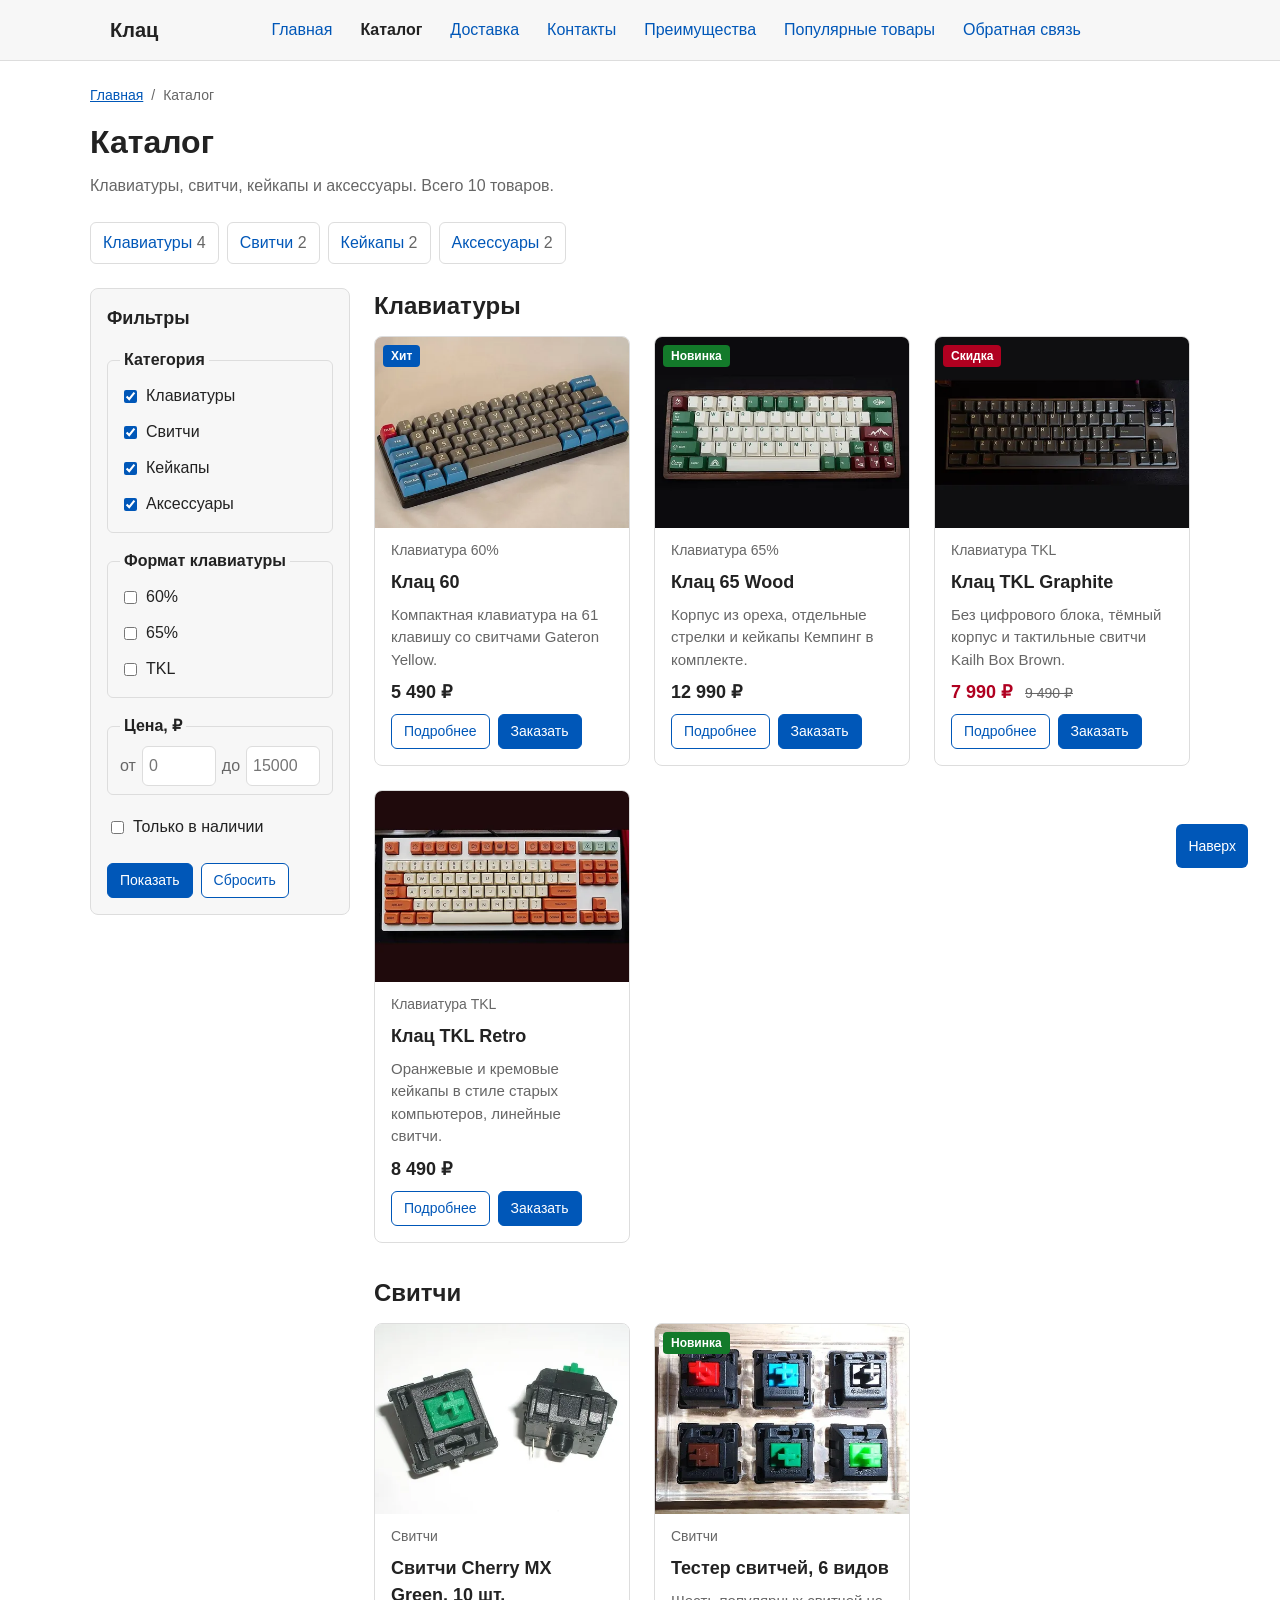
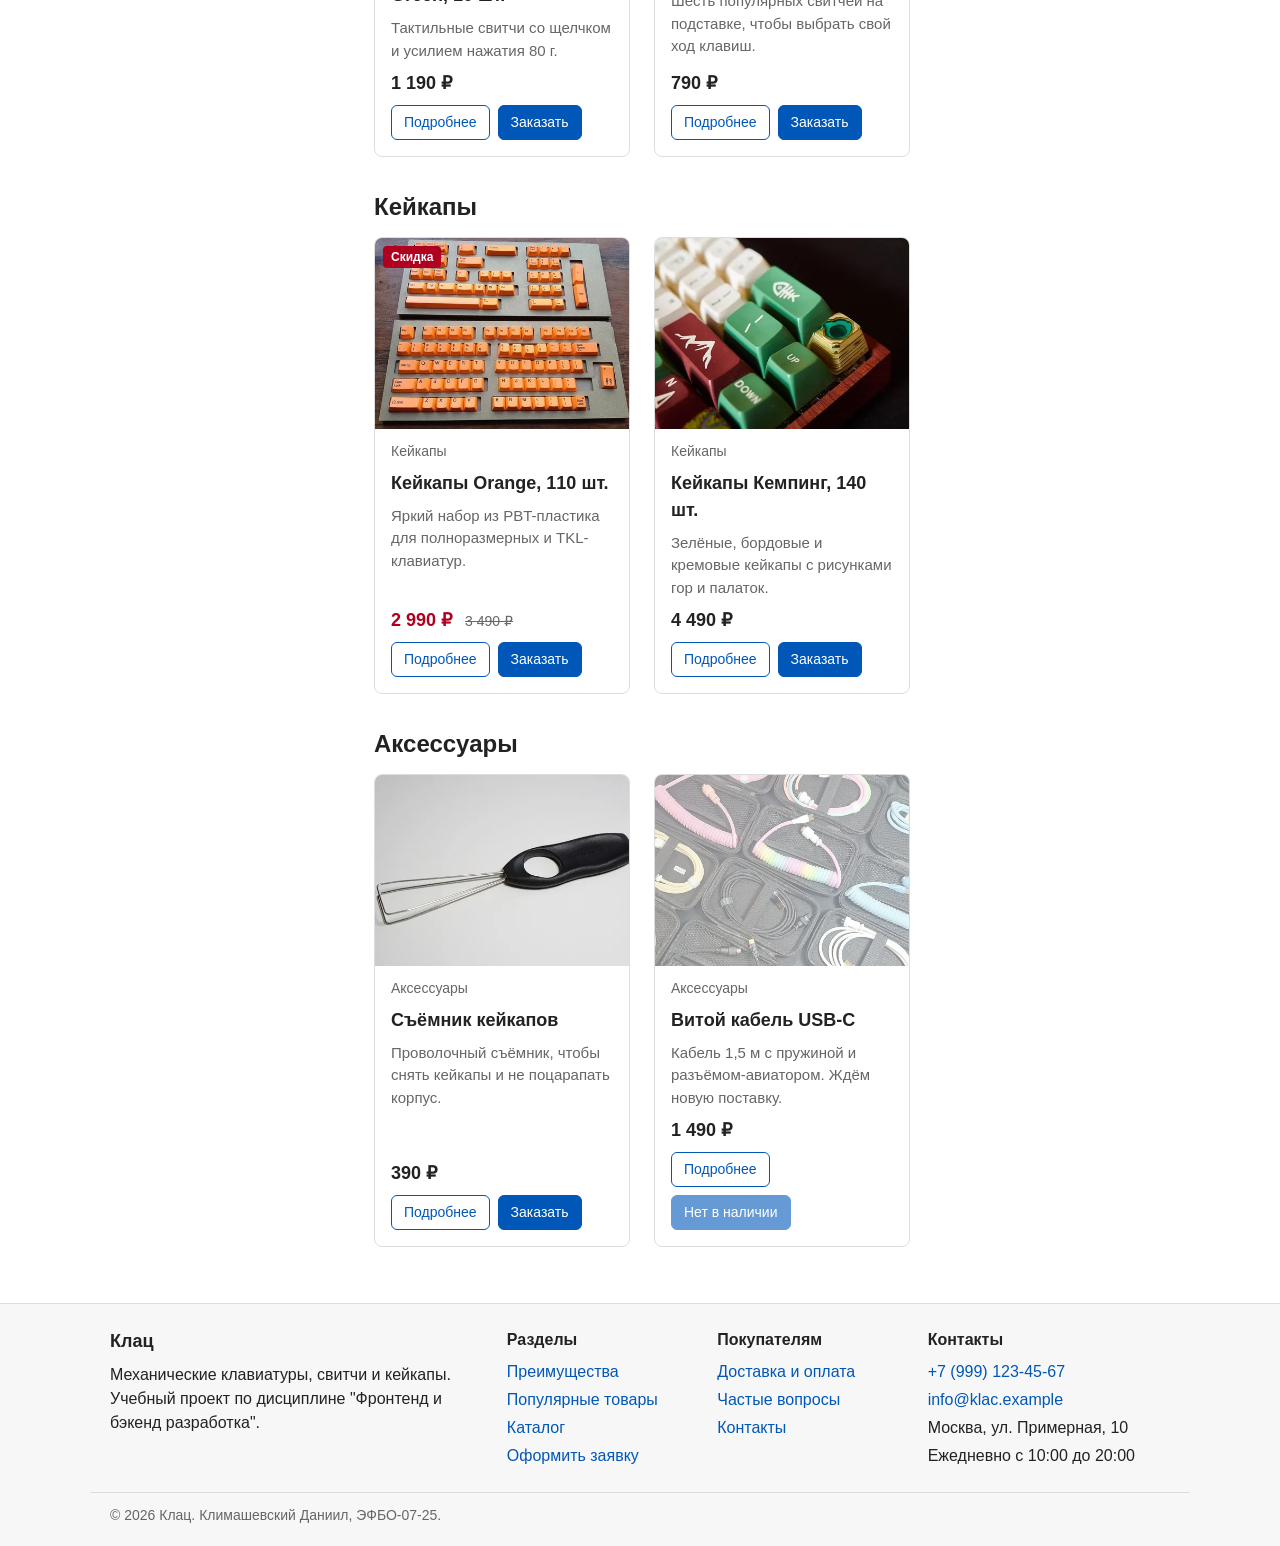
==== commit 6d6dab2d: "feat: add JavaScript basics to shop project" ====
--- a/catalog.html
+++ b/catalog.html
@@ -11,6 +11,7 @@
     <meta property="og:image" content="https://svpeditor.github.io/kr4-js-shop/images/klac-60.jpg">
     <link rel="stylesheet" href="css/style.css">
     <link rel="stylesheet" href="css/responsive.css">
+    <script src="js/data.js" defer></script>
     <script src="js/main.js" defer></script>
 </head>
 <body>
--- a/css/style.css
+++ b/css/style.css
@@ -497,6 +497,19 @@
     border-left: 4px solid var(--color-success);
 }
 
+/*
+Учебный блок "Проверка JavaScript" внизу главной страницы.
+В pre выводится результат функций из js/main.js.
+*/
+.product-output {
+    margin: 0;
+    padding: 16px;
+    overflow-x: auto;
+    color: #f9fafb;
+    background-color: #111827;
+    border-radius: 8px;
+}
+
 /* ===============================
 6. Карточки товаров
 =============================== */
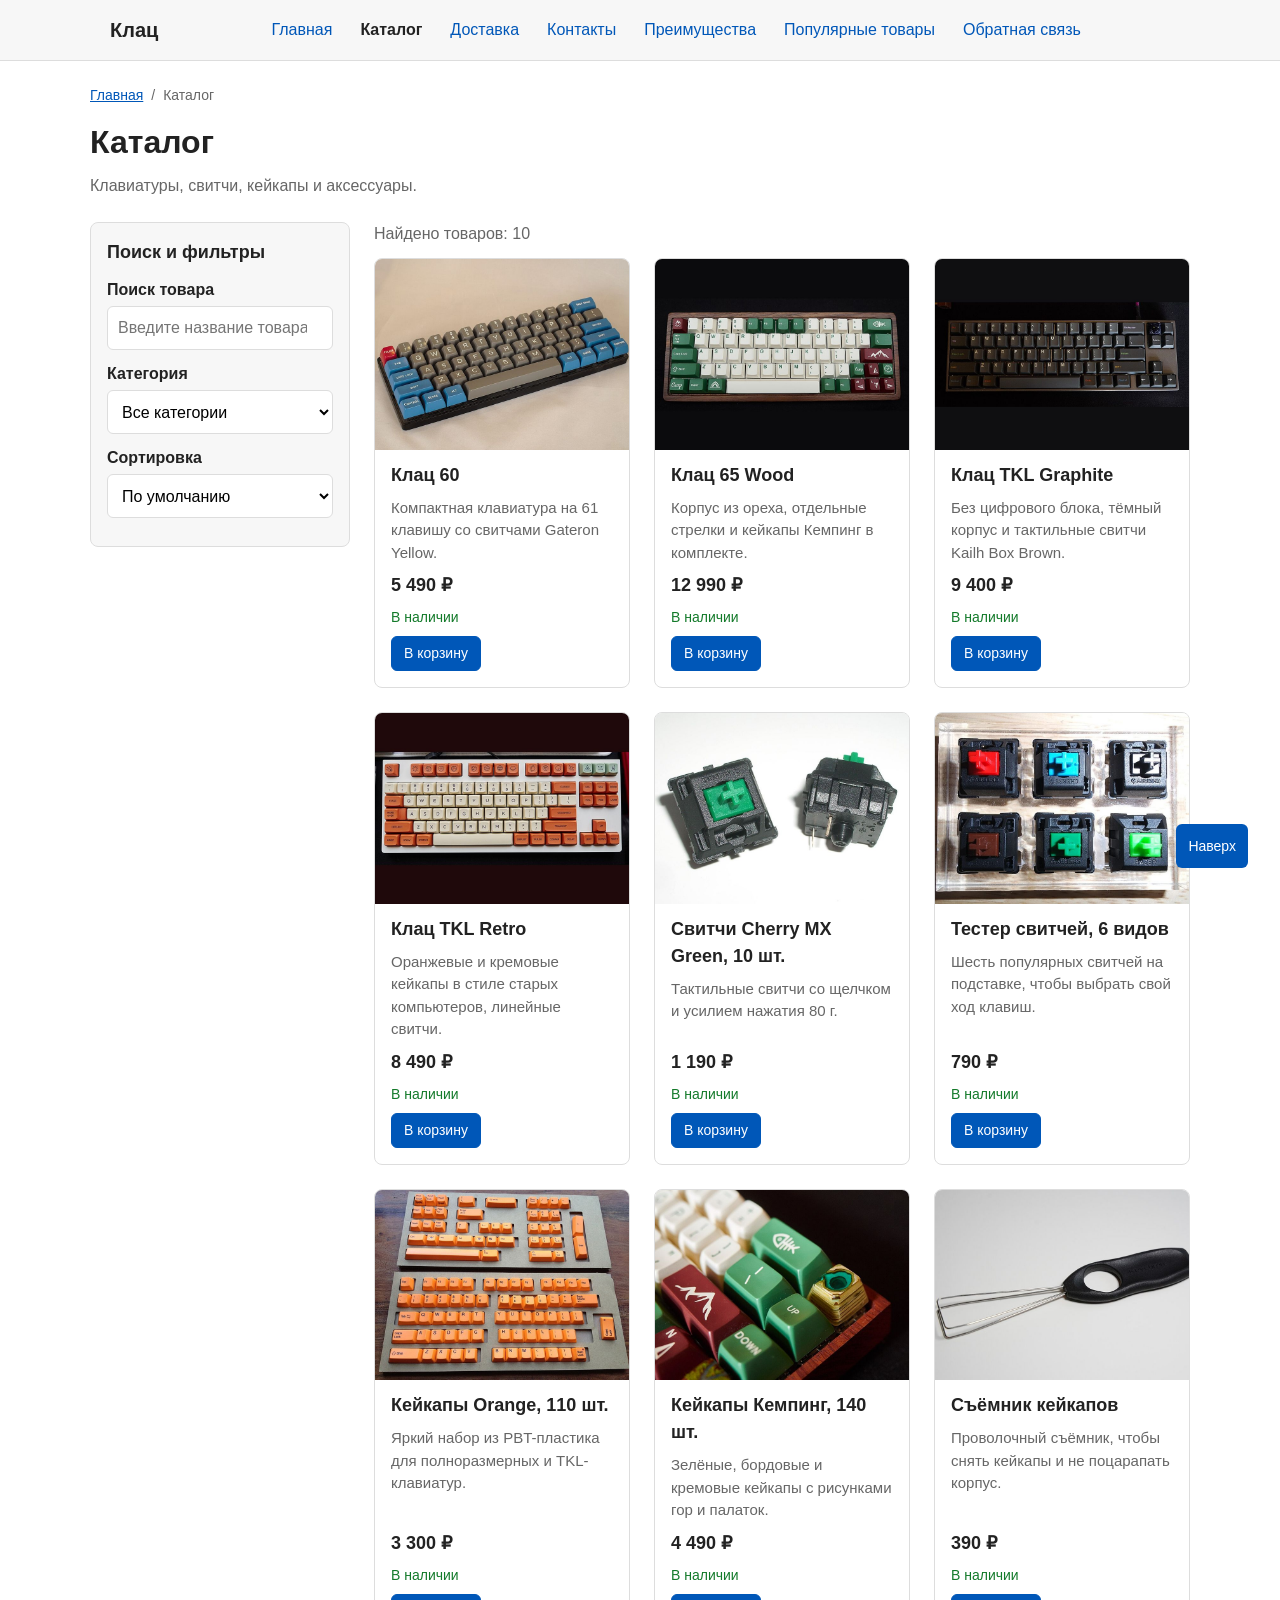
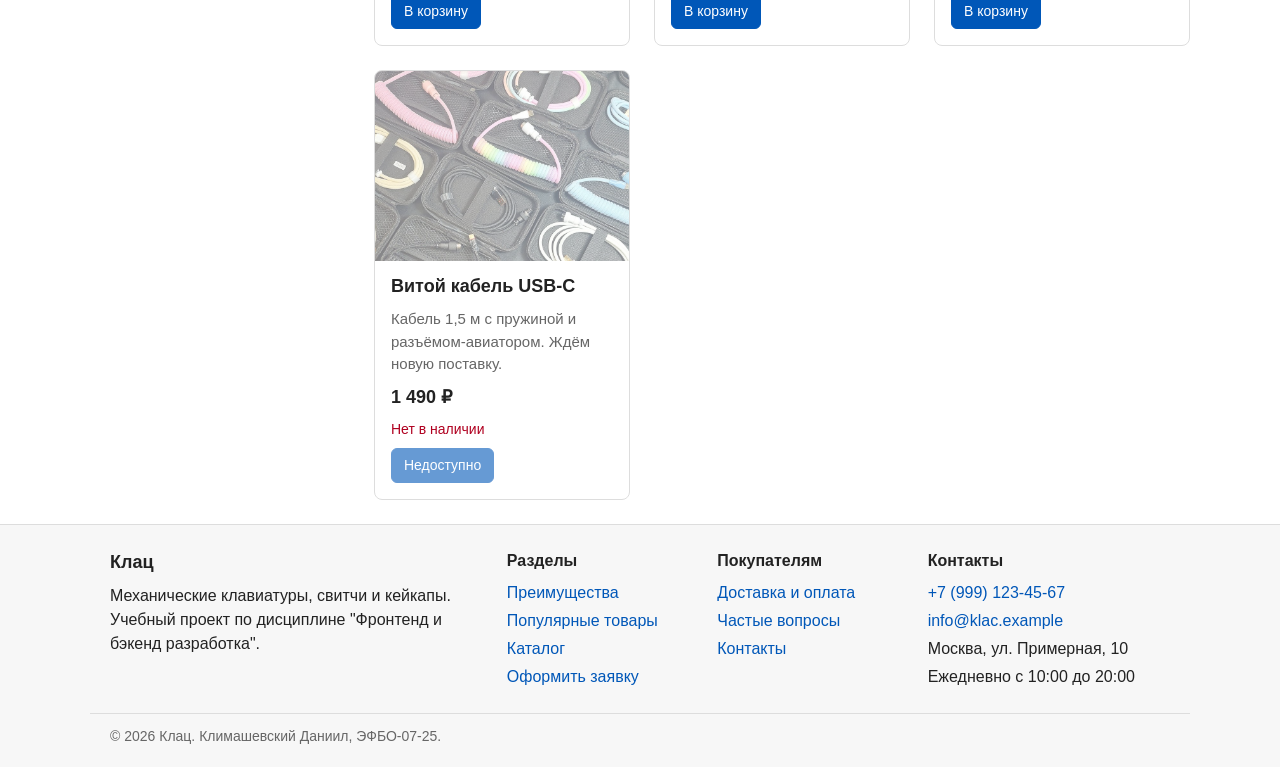
==== commit c14eae62: "feat: add catalog DOM rendering and form validation" ====
--- a/catalog.html
+++ b/catalog.html
@@ -13,6 +13,7 @@
     <link rel="stylesheet" href="css/responsive.css">
     <script src="js/data.js" defer></script>
     <script src="js/main.js" defer></script>
+    <script src="js/catalog.js" defer></script>
 </head>
 <body>
     <a class="skip-link" href="#main">Перейти к основному содержимому</a>
@@ -46,254 +47,51 @@
                 </ol>
             </nav>
             <h1 class="page-header__title">Каталог</h1>
-            <p class="page-header__text">Клавиатуры, свитчи, кейкапы и аксессуары. Всего 10 товаров.</p>
+            <p class="page-header__text">Клавиатуры, свитчи, кейкапы и аксессуары.</p>
         </div>
 
-        <nav class="categories" aria-label="Категории каталога">
-            <ul class="categories__list">
-                <li><a class="categories__link" href="#keyboards">Клавиатуры <span class="categories__count">4</span></a></li>
-                <li><a class="categories__link" href="#switches">Свитчи <span class="categories__count">2</span></a></li>
-                <li><a class="categories__link" href="#keycaps">Кейкапы <span class="categories__count">2</span></a></li>
-                <li><a class="categories__link" href="#accessories">Аксессуары <span class="categories__count">2</span></a></li>
-            </ul>
-        </nav>
+        <div class="catalog-layout">
+            <section class="catalog-layout__filters catalog-controls" aria-label="Управление каталогом">
+                <h2 class="catalog-controls__title">Поиск и фильтры</h2>
 
-        <div class="catalog-layout">
-            <aside class="catalog-layout__filters catalog-filters" aria-label="Фильтры">
-                <button class="catalog-filters__toggle" type="button" aria-expanded="false" aria-controls="catalog-filters-form">Показать фильтры</button>
+                <div class="catalog-controls__group">
+                    <label class="catalog-controls__label" for="catalog-search">Поиск товара</label>
+                    <input
+                        id="catalog-search"
+                        class="catalog-controls__input"
+                        type="search"
+                        placeholder="Введите название товара"
+                        autocomplete="off"
+                    >
+                </div>
 
-                <form class="catalog-filters__form" id="catalog-filters-form" action="#">
-                    <h2 class="catalog-filters__title">Фильтры</h2>
+                <div class="catalog-controls__group">
+                    <label class="catalog-controls__label" for="category-filter">Категория</label>
+                    <select id="category-filter" class="catalog-controls__select">
+                        <option value="all">Все категории</option>
+                        <option value="keyboards">Клавиатуры</option>
+                        <option value="switches">Свитчи</option>
+                        <option value="keycaps">Кейкапы</option>
+                        <option value="accessories">Аксессуары</option>
+                    </select>
+                </div>
 
-                    <fieldset class="catalog-filters__group">
-                        <legend class="catalog-filters__legend">Категория</legend>
-                        <label class="catalog-filters__option"><input type="checkbox" name="category" value="keyboards" checked> Клавиатуры</label>
-                        <label class="catalog-filters__option"><input type="checkbox" name="category" value="switches" checked> Свитчи</label>
-                        <label class="catalog-filters__option"><input type="checkbox" name="category" value="keycaps" checked> Кейкапы</label>
-                        <label class="catalog-filters__option"><input type="checkbox" name="category" value="accessories" checked> Аксессуары</label>
-                    </fieldset>
-
-                    <fieldset class="catalog-filters__group">
-                        <legend class="catalog-filters__legend">Формат клавиатуры</legend>
-                        <label class="catalog-filters__option"><input type="checkbox" name="layout" value="60"> 60%</label>
-                        <label class="catalog-filters__option"><input type="checkbox" name="layout" value="65"> 65%</label>
-                        <label class="catalog-filters__option"><input type="checkbox" name="layout" value="tkl"> TKL</label>
-                    </fieldset>
-
-                    <fieldset class="catalog-filters__group">
-                        <legend class="catalog-filters__legend">Цена, ₽</legend>
-                        <div class="catalog-filters__price">
-                            <label class="catalog-filters__price-label" for="price-from">от</label>
-                            <input class="catalog-filters__input" id="price-from" name="price-from" type="number" min="0" step="100" placeholder="0">
-                            <label class="catalog-filters__price-label" for="price-to">до</label>
-                            <input class="catalog-filters__input" id="price-to" name="price-to" type="number" min="0" step="100" placeholder="15000">
-                        </div>
-                    </fieldset>
-
-                    <label class="catalog-filters__option"><input type="checkbox" name="in-stock" value="yes"> Только в наличии</label>
-
-                    <div class="catalog-filters__actions">
-                        <button class="button button--primary button--small" type="button">Показать</button>
-                        <button class="button button--secondary button--small" type="reset">Сбросить</button>
-                    </div>
-                </form>
-            </aside>
+                <div class="catalog-controls__group">
+                    <label class="catalog-controls__label" for="sort-select">Сортировка</label>
+                    <select id="sort-select" class="catalog-controls__select">
+                        <option value="default">По умолчанию</option>
+                        <option value="price-asc">Сначала дешевле</option>
+                        <option value="price-desc">Сначала дороже</option>
+                        <option value="title-asc">По названию А-Я</option>
+                    </select>
+                </div>
+            </section>
 
             <div class="catalog-layout__products">
-                <section class="catalog-layout__section" id="keyboards">
-                    <h2 class="catalog-layout__title">Клавиатуры</h2>
-                    <div class="products-grid">
-                        <article class="product-card">
-                            <span class="badge badge--hit product-card__badge">Хит</span>
-                            <picture class="product-card__picture">
-                                <source type="image/webp" srcset="images/klac-60-480.webp 480w, images/klac-60.webp 800w" sizes="(min-width: 1024px) 260px, (min-width: 600px) 50vw, 100vw">
-                                <img class="product-card__image" src="images/klac-60.jpg" srcset="images/klac-60-480.jpg 480w, images/klac-60.jpg 800w" sizes="(min-width: 1024px) 260px, (min-width: 600px) 50vw, 100vw" width="800" height="600" alt="Клавиатура Клац 60 с серыми и синими кейкапами">
-                            </picture>
-                            <div class="product-card__body">
-                                <p class="product-card__category">Клавиатура 60%</p>
-                                <h3 class="product-card__title"><a class="product-card__link" href="product.html">Клац 60</a></h3>
-                                <p class="product-card__description">Компактная клавиатура на 61 клавишу со свитчами Gateron Yellow.</p>
-                                <p class="product-card__price">5 490 ₽</p>
-                                <div class="product-card__actions">
-                                    <a class="button button--secondary button--small" href="product.html">Подробнее</a>
-                                    <a class="button button--primary button--small" href="order.html?product=klac-60">Заказать</a>
-                                </div>
-                            </div>
-                        </article>
-
-                        <article class="product-card">
-                            <span class="badge badge--new product-card__badge">Новинка</span>
-                            <picture class="product-card__picture">
-                                <source type="image/webp" srcset="images/klac-65-wood-480.webp 480w, images/klac-65-wood.webp 800w" sizes="(min-width: 1024px) 260px, (min-width: 600px) 50vw, 100vw">
-                                <img class="product-card__image" src="images/klac-65-wood.jpg" srcset="images/klac-65-wood-480.jpg 480w, images/klac-65-wood.jpg 800w" sizes="(min-width: 1024px) 260px, (min-width: 600px) 50vw, 100vw" width="800" height="600" alt="Клавиатура Клац 65 Wood в деревянном корпусе" loading="lazy">
-                            </picture>
-                            <div class="product-card__body">
-                                <p class="product-card__category">Клавиатура 65%</p>
-                                <h3 class="product-card__title"><a class="product-card__link" href="product.html">Клац 65 Wood</a></h3>
-                                <p class="product-card__description">Корпус из ореха, отдельные стрелки и кейкапы Кемпинг в комплекте.</p>
-                                <p class="product-card__price">12 990 ₽</p>
-                                <div class="product-card__actions">
-                                    <a class="button button--secondary button--small" href="product.html">Подробнее</a>
-                                    <a class="button button--primary button--small" href="order.html?product=klac-65-wood">Заказать</a>
-                                </div>
-                            </div>
-                        </article>
-
-                        <article class="product-card product-card--discount">
-                            <span class="badge badge--sale product-card__badge">Скидка</span>
-                            <picture class="product-card__picture">
-                                <source type="image/webp" srcset="images/klac-tkl-graphite-480.webp 480w, images/klac-tkl-graphite.webp 800w" sizes="(min-width: 1024px) 260px, (min-width: 600px) 50vw, 100vw">
-                                <img class="product-card__image" src="images/klac-tkl-graphite.jpg" srcset="images/klac-tkl-graphite-480.jpg 480w, images/klac-tkl-graphite.jpg 800w" sizes="(min-width: 1024px) 260px, (min-width: 600px) 50vw, 100vw" width="800" height="600" alt="Тёмная клавиатура Клац TKL Graphite без цифрового блока" loading="lazy">
-                            </picture>
-                            <div class="product-card__body">
-                                <p class="product-card__category">Клавиатура TKL</p>
-                                <h3 class="product-card__title"><a class="product-card__link" href="product.html">Клац TKL Graphite</a></h3>
-                                <p class="product-card__description">Без цифрового блока, тёмный корпус и тактильные свитчи Kailh Box Brown.</p>
-                                <p class="product-card__price">7 990 ₽ <s class="product-card__old-price">9 490 ₽</s></p>
-                                <div class="product-card__actions">
-                                    <a class="button button--secondary button--small" href="product.html">Подробнее</a>
-                                    <a class="button button--primary button--small" href="order.html?product=klac-tkl-graphite">Заказать</a>
-                                </div>
-                            </div>
-                        </article>
-
-                        <article class="product-card">
-                            <picture class="product-card__picture">
-                                <source type="image/webp" srcset="images/klac-tkl-retro-480.webp 480w, images/klac-tkl-retro.webp 800w" sizes="(min-width: 1024px) 260px, (min-width: 600px) 50vw, 100vw">
-                                <img class="product-card__image" src="images/klac-tkl-retro.jpg" srcset="images/klac-tkl-retro-480.jpg 480w, images/klac-tkl-retro.jpg 800w" sizes="(min-width: 1024px) 260px, (min-width: 600px) 50vw, 100vw" width="800" height="600" alt="Клавиатура Клац TKL Retro с оранжевыми и кремовыми кейкапами" loading="lazy">
-                            </picture>
-                            <div class="product-card__body">
-                                <p class="product-card__category">Клавиатура TKL</p>
-                                <h3 class="product-card__title"><a class="product-card__link" href="product.html">Клац TKL Retro</a></h3>
-                                <p class="product-card__description">Оранжевые и кремовые кейкапы в стиле старых компьютеров, линейные свитчи.</p>
-                                <p class="product-card__price">8 490 ₽</p>
-                                <div class="product-card__actions">
-                                    <a class="button button--secondary button--small" href="product.html">Подробнее</a>
-                                    <a class="button button--primary button--small" href="order.html?product=klac-tkl-retro">Заказать</a>
-                                </div>
-                            </div>
-                        </article>
-                    </div>
-                </section>
-
-                <section class="catalog-layout__section" id="switches">
-                    <h2 class="catalog-layout__title">Свитчи</h2>
-                    <div class="products-grid">
-                        <article class="product-card">
-                            <picture class="product-card__picture">
-                                <source type="image/webp" srcset="images/switches-mx-green-480.webp 480w, images/switches-mx-green.webp 800w" sizes="(min-width: 1024px) 260px, (min-width: 600px) 50vw, 100vw">
-                                <img class="product-card__image" src="images/switches-mx-green.jpg" srcset="images/switches-mx-green-480.jpg 480w, images/switches-mx-green.jpg 800w" sizes="(min-width: 1024px) 260px, (min-width: 600px) 50vw, 100vw" width="800" height="600" alt="Два свитча Cherry MX Green, вид сверху и сбоку" loading="lazy">
-                            </picture>
-                            <div class="product-card__body">
-                                <p class="product-card__category">Свитчи</p>
-                                <h3 class="product-card__title"><a class="product-card__link" href="product.html">Свитчи Cherry MX Green, 10 шт.</a></h3>
-                                <p class="product-card__description">Тактильные свитчи со щелчком и усилием нажатия 80 г.</p>
-                                <p class="product-card__price">1 190 ₽</p>
-                                <div class="product-card__actions">
-                                    <a class="button button--secondary button--small" href="product.html">Подробнее</a>
-                                    <a class="button button--primary button--small" href="order.html?product=switches-mx-green">Заказать</a>
-                                </div>
-                            </div>
-                        </article>
-
-                        <article class="product-card">
-                            <span class="badge badge--new product-card__badge">Новинка</span>
-                            <picture class="product-card__picture">
-                                <source type="image/webp" srcset="images/switch-tester-480.webp 480w, images/switch-tester.webp 800w" sizes="(min-width: 1024px) 260px, (min-width: 600px) 50vw, 100vw">
-                                <img class="product-card__image" src="images/switch-tester.jpg" srcset="images/switch-tester-480.jpg 480w, images/switch-tester.jpg 800w" sizes="(min-width: 1024px) 260px, (min-width: 600px) 50vw, 100vw" width="800" height="600" alt="Тестер с шестью свитчами разных цветов на прозрачной подставке" loading="lazy">
-                            </picture>
-                            <div class="product-card__body">
-                                <p class="product-card__category">Свитчи</p>
-                                <h3 class="product-card__title"><a class="product-card__link" href="product.html">Тестер свитчей, 6 видов</a></h3>
-                                <p class="product-card__description">Шесть популярных свитчей на подставке, чтобы выбрать свой ход клавиш.</p>
-                                <p class="product-card__price">790 ₽</p>
-                                <div class="product-card__actions">
-                                    <a class="button button--secondary button--small" href="product.html">Подробнее</a>
-                                    <a class="button button--primary button--small" href="order.html?product=switch-tester">Заказать</a>
-                                </div>
-                            </div>
-                        </article>
-                    </div>
-                </section>
-
-                <section class="catalog-layout__section" id="keycaps">
-                    <h2 class="catalog-layout__title">Кейкапы</h2>
-                    <div class="products-grid">
-                        <article class="product-card product-card--discount">
-                            <span class="badge badge--sale product-card__badge">Скидка</span>
-                            <picture class="product-card__picture">
-                                <source type="image/webp" srcset="images/keycaps-orange-480.webp 480w, images/keycaps-orange.webp 800w" sizes="(min-width: 1024px) 260px, (min-width: 600px) 50vw, 100vw">
-                                <img class="product-card__image" src="images/keycaps-orange.jpg" srcset="images/keycaps-orange-480.jpg 480w, images/keycaps-orange.jpg 800w" sizes="(min-width: 1024px) 260px, (min-width: 600px) 50vw, 100vw" width="800" height="600" alt="Оранжевые кейкапы на литниках" loading="lazy">
-                            </picture>
-                            <div class="product-card__body">
-                                <p class="product-card__category">Кейкапы</p>
-                                <h3 class="product-card__title"><a class="product-card__link" href="product.html">Кейкапы Orange, 110 шт.</a></h3>
-                                <p class="product-card__description">Яркий набор из PBT-пластика для полноразмерных и TKL-клавиатур.</p>
-                                <p class="product-card__price">2 990 ₽ <s class="product-card__old-price">3 490 ₽</s></p>
-                                <div class="product-card__actions">
-                                    <a class="button button--secondary button--small" href="product.html">Подробнее</a>
-                                    <a class="button button--primary button--small" href="order.html?product=keycaps-orange">Заказать</a>
-                                </div>
-                            </div>
-                        </article>
-
-                        <article class="product-card">
-                            <picture class="product-card__picture">
-                                <source type="image/webp" srcset="images/keycaps-camp-480.webp 480w, images/keycaps-camp.webp 800w" sizes="(min-width: 1024px) 260px, (min-width: 600px) 50vw, 100vw">
-                                <img class="product-card__image" src="images/keycaps-camp.jpg" srcset="images/keycaps-camp-480.jpg 480w, images/keycaps-camp.jpg 800w" sizes="(min-width: 1024px) 260px, (min-width: 600px) 50vw, 100vw" width="800" height="600" alt="Зелёные и бордовые кейкапы Кемпинг с рисунками гор" loading="lazy">
-                            </picture>
-                            <div class="product-card__body">
-                                <p class="product-card__category">Кейкапы</p>
-                                <h3 class="product-card__title"><a class="product-card__link" href="product.html">Кейкапы Кемпинг, 140 шт.</a></h3>
-                                <p class="product-card__description">Зелёные, бордовые и кремовые кейкапы с рисунками гор и палаток.</p>
-                                <p class="product-card__price">4 490 ₽</p>
-                                <div class="product-card__actions">
-                                    <a class="button button--secondary button--small" href="product.html">Подробнее</a>
-                                    <a class="button button--primary button--small" href="order.html?product=keycaps-camp">Заказать</a>
-                                </div>
-                            </div>
-                        </article>
-                    </div>
-                </section>
-
-                <section class="catalog-layout__section" id="accessories">
-                    <h2 class="catalog-layout__title">Аксессуары</h2>
-                    <div class="products-grid">
-                        <article class="product-card">
-                            <picture class="product-card__picture">
-                                <source type="image/webp" srcset="images/keycap-puller-480.webp 480w, images/keycap-puller.webp 800w" sizes="(min-width: 1024px) 260px, (min-width: 600px) 50vw, 100vw">
-                                <img class="product-card__image" src="images/keycap-puller.jpg" srcset="images/keycap-puller-480.jpg 480w, images/keycap-puller.jpg 800w" sizes="(min-width: 1024px) 260px, (min-width: 600px) 50vw, 100vw" width="800" height="600" alt="Проволочный съёмник кейкапов с чёрной ручкой" loading="lazy">
-                            </picture>
-                            <div class="product-card__body">
-                                <p class="product-card__category">Аксессуары</p>
-                                <h3 class="product-card__title"><a class="product-card__link" href="product.html">Съёмник кейкапов</a></h3>
-                                <p class="product-card__description">Проволочный съёмник, чтобы снять кейкапы и не поцарапать корпус.</p>
-                                <p class="product-card__price">390 ₽</p>
-                                <div class="product-card__actions">
-                                    <a class="button button--secondary button--small" href="product.html">Подробнее</a>
-                                    <a class="button button--primary button--small" href="order.html?product=keycap-puller">Заказать</a>
-                                </div>
-                            </div>
-                        </article>
-
-                        <article class="product-card product-card--unavailable">
-                            <picture class="product-card__picture">
-                                <source type="image/webp" srcset="images/cable-coiled-480.webp 480w, images/cable-coiled.webp 800w" sizes="(min-width: 1024px) 260px, (min-width: 600px) 50vw, 100vw">
-                                <img class="product-card__image" src="images/cable-coiled.jpg" srcset="images/cable-coiled-480.jpg 480w, images/cable-coiled.jpg 800w" sizes="(min-width: 1024px) 260px, (min-width: 600px) 50vw, 100vw" width="800" height="600" alt="Витые кабели для клавиатуры разных цветов" loading="lazy">
-                            </picture>
-                            <div class="product-card__body">
-                                <p class="product-card__category">Аксессуары</p>
-                                <h3 class="product-card__title"><a class="product-card__link" href="product.html">Витой кабель USB-C</a></h3>
-                                <p class="product-card__description">Кабель 1,5 м с пружиной и разъёмом-авиатором. Ждём новую поставку.</p>
-                                <p class="product-card__price">1 490 ₽</p>
-                                <div class="product-card__actions">
-                                    <a class="button button--secondary button--small" href="product.html">Подробнее</a>
-                                    <button class="button button--primary button--small" type="button" disabled>Нет в наличии</button>
-                                </div>
-                            </div>
-                        </article>
-                    </div>
-                </section>
+                <p class="catalog-count" aria-live="polite"></p>
+                <p class="catalog-empty" hidden>По выбранным условиям товары не найдены.</p>
+                <!-- Карточки товаров добавляет js/catalog.js -->
+                <div class="products-grid" data-products-container></div>
             </div>
         </div>
     </main>
--- a/css/style.css
+++ b/css/style.css
@@ -633,6 +633,19 @@
 }
 
 /*
+Наличие товара в карточке каталога (карточки создаёт js/catalog.js).
+*/
+.product-card__status {
+    margin: 0;
+    font-size: 14px;
+    color: var(--color-success);
+}
+
+.product-card__button {
+    align-self: flex-start;
+}
+
+/*
 Модификаторы карточки: товар со скидкой и товар, которого нет в наличии.
 */
 .product-card--discount .product-card__price {
@@ -641,6 +654,10 @@
 
 .product-card--unavailable .product-card__image {
     opacity: 0.5;
+}
+
+.product-card--unavailable .product-card__status {
+    color: var(--color-danger);
 }
 
 /* ===============================
@@ -827,7 +844,7 @@
 }
 
 /*
-Подсветка ошибочных полей, aria-invalid добавляется в js/main.js.
+Подсветка ошибочных полей, aria-invalid добавляется из JavaScript при проверке формы.
 */
 .order-form__input[aria-invalid="true"],
 .order-form__select[aria-invalid="true"],
@@ -840,6 +857,21 @@
     margin-top: var(--space-xs);
     font-size: 14px;
     color: var(--color-muted);
+}
+
+/*
+Текст ошибки под полем и общее сообщение под кнопками.
+Текст в них записывает js/validation.js.
+*/
+.form-error {
+    margin: var(--space-xs) 0 0;
+    font-size: 14px;
+    color: var(--color-danger);
+}
+
+.form-message {
+    margin: var(--space-md) 0 0;
+    font-weight: bold;
 }
 
 .order-form__checkbox {
@@ -945,37 +977,6 @@
 .breadcrumbs__item:not(:last-child)::after {
     content: "/";
     margin-left: var(--space-sm);
-}
-
-.categories {
-    max-width: var(--container-width);
-    margin: 0 auto var(--space-lg);
-}
-
-.categories__list {
-    display: flex;
-    flex-wrap: wrap;
-    gap: var(--space-sm);
-    margin: 0;
-    padding: 0;
-    list-style: none;
-}
-
-.categories__link {
-    display: inline-block;
-    padding: var(--space-sm) 12px;
-    text-decoration: none;
-    border: 1px solid var(--color-border);
-    border-radius: var(--radius-sm);
-}
-
-.categories__link:hover {
-    background-color: var(--color-surface-accent);
-    border-color: var(--color-primary);
-}
-
-.categories__count {
-    color: var(--color-muted);
 }
 
 /*
@@ -1011,102 +1012,61 @@
     margin: 0 0 12px;
 }
 
-.catalog-filters {
+/*
+Панель поиска, фильтра категории и сортировки.
+На телефоне она над карточками, с 1200px слева (см. responsive.css).
+*/
+.catalog-controls {
     padding: var(--space-md);
     background-color: var(--color-surface);
     border: 1px solid var(--color-border);
     border-radius: var(--radius-md);
-    accent-color: var(--color-primary);
-}
-
-/*
-На телефоне фильтры свёрнуты, чтобы товары не уезжали вниз.
-Кнопка "Показать фильтры" добавляет класс catalog-filters--open (js/main.js).
-*/
-.catalog-filters__toggle {
+}
+
+.catalog-controls__title {
+    margin: 0 0 12px;
+    font-size: 18px;
+}
+
+.catalog-controls__group {
+    margin-bottom: 12px;
+}
+
+.catalog-controls__label {
+    display: block;
+    margin-bottom: var(--space-xs);
+    font-weight: bold;
+}
+
+.catalog-controls__input,
+.catalog-controls__select {
     width: 100%;
     min-height: 44px;
-    padding: var(--space-sm) var(--space-md);
+    padding: var(--space-sm) 10px;
     font: inherit;
-    color: var(--color-primary);
     background-color: var(--color-white);
-    border: 1px solid var(--color-primary);
-    border-radius: var(--radius-sm);
-    cursor: pointer;
-}
-
-.catalog-filters__toggle:hover {
-    background-color: var(--color-surface-accent);
-}
-
-/*
-Форма фильтров на Grid, gap задаёт расстояние между группами полей.
-*/
-.catalog-filters__form {
-    display: none;
-    gap: var(--space-md);
-}
-
-.catalog-filters--open .catalog-filters__form {
-    display: grid;
-    margin-top: var(--space-md);
-}
-
-.catalog-filters__title {
-    margin: 0;
-    font-size: 18px;
-}
-
-.catalog-filters__group {
-    min-width: 0;
-    margin: 0;
-    padding: var(--space-sm) 12px;
     border: 1px solid var(--color-border);
     border-radius: var(--radius-sm);
 }
 
-.catalog-filters__legend {
-    padding: 0 var(--space-xs);
-    font-weight: bold;
-}
-
-.catalog-filters__option {
-    display: flex;
-    align-items: center;
-    gap: 6px;
-    min-height: 32px;
-    margin-bottom: var(--space-xs);
-    cursor: pointer;
-}
-
-.catalog-filters__price {
-    display: flex;
-    align-items: center;
-    gap: 6px;
-}
-
-.catalog-filters__price-label {
-    color: var(--color-muted);
-}
-
-.catalog-filters__input {
-    width: 100%;
-    min-width: 0;
-    min-height: 40px;
-    padding: 6px;
-    font: inherit;
-    border: 1px solid var(--color-border);
-    border-radius: var(--radius-sm);
-}
-
-.catalog-filters__input:hover {
+.catalog-controls__input:hover,
+.catalog-controls__select:hover {
     border-color: var(--color-primary);
 }
 
-.catalog-filters__actions {
-    display: flex;
-    flex-wrap: wrap;
-    gap: var(--space-sm);
+/*
+Сколько товаров найдено и сообщение, если ничего не найдено.
+*/
+.catalog-count {
+    margin: 0 0 12px;
+    color: var(--color-muted);
+}
+
+.catalog-empty {
+    margin: 0 0 var(--space-md);
+    padding: var(--space-md);
+    background-color: var(--color-surface);
+    border-left: 4px solid var(--color-primary);
 }
 
 /* ===============================
--- a/css/responsive.css
+++ b/css/responsive.css
@@ -16,7 +16,7 @@
 900px  - приветственный блок в две колонки, отзывы в три;
 1024px - меню в одну строку вместо кнопки "Меню", карточки в 3-4 колонки,
          боковые блоки на страницах товара и заявки встают справа;
-1200px - фильтры каталога слева от товаров и прилипают при прокрутке.
+1200px - панель поиска и фильтров каталога слева от товаров и прилипает при прокрутке.
 
 Проверенные ширины: 360px, 430px, 768px, 1024px, 1440px.
 */
@@ -273,7 +273,7 @@
 
 @media (min-width: 1200px) {
     /*
-    Фильтры слева шириной 260px, товары занимают остальное место.
+    Панель поиска и фильтров слева шириной 260px, товары занимают остальное место.
     */
     .catalog-layout {
         grid-template-columns: 260px minmax(0, 1fr);
@@ -282,25 +282,12 @@
     }
 
     /*
-    Фильтры прилипают при прокрутке и остаются под шапкой.
+    Панель прилипает при прокрутке и остаётся под шапкой.
     */
     .catalog-layout__filters {
         position: sticky;
         top: calc(var(--header-height) + var(--space-md));
     }
-
-    /*
-    Фильтры всегда открыты, кнопка "Показать фильтры" не нужна.
-    */
-    .catalog-filters__toggle {
-        display: none;
-    }
-
-    .catalog-filters__form,
-    .catalog-filters--open .catalog-filters__form {
-        display: grid;
-        margin-top: 0;
-    }
 }
 
 /* ===============================
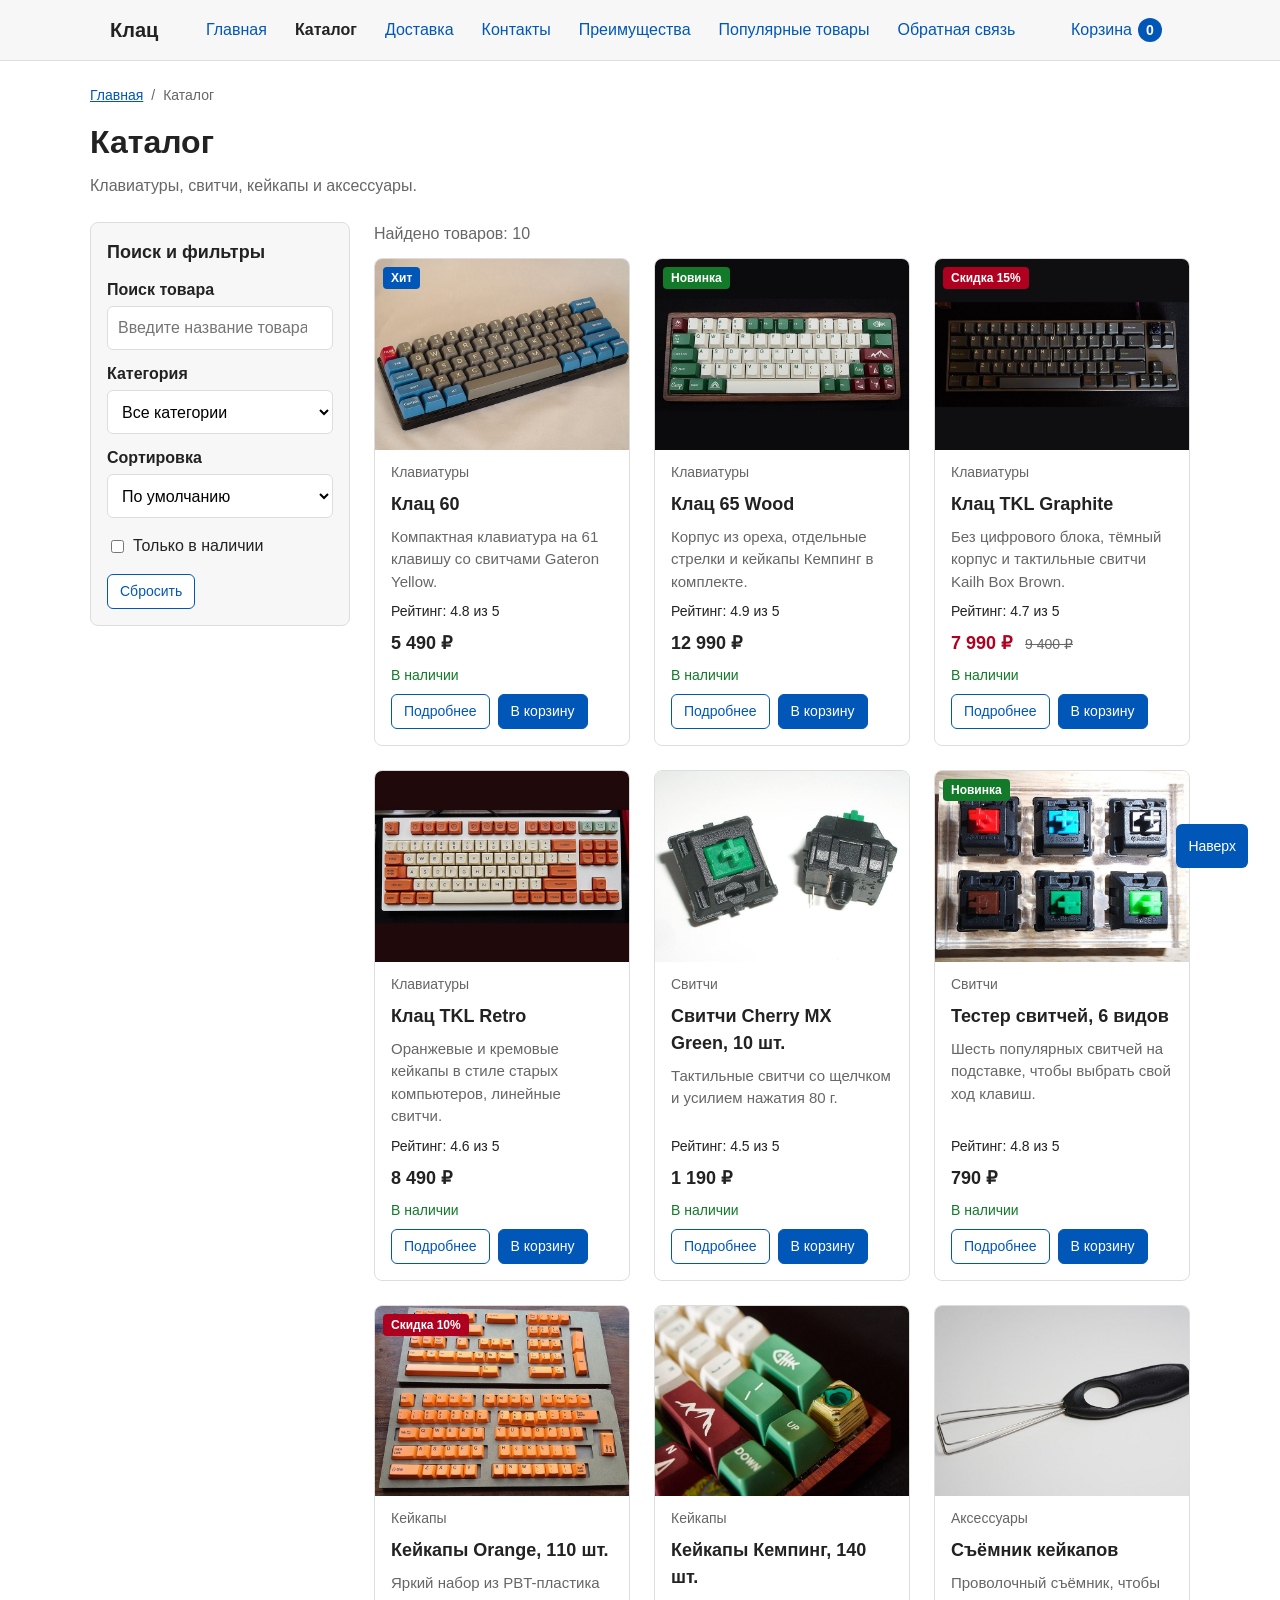
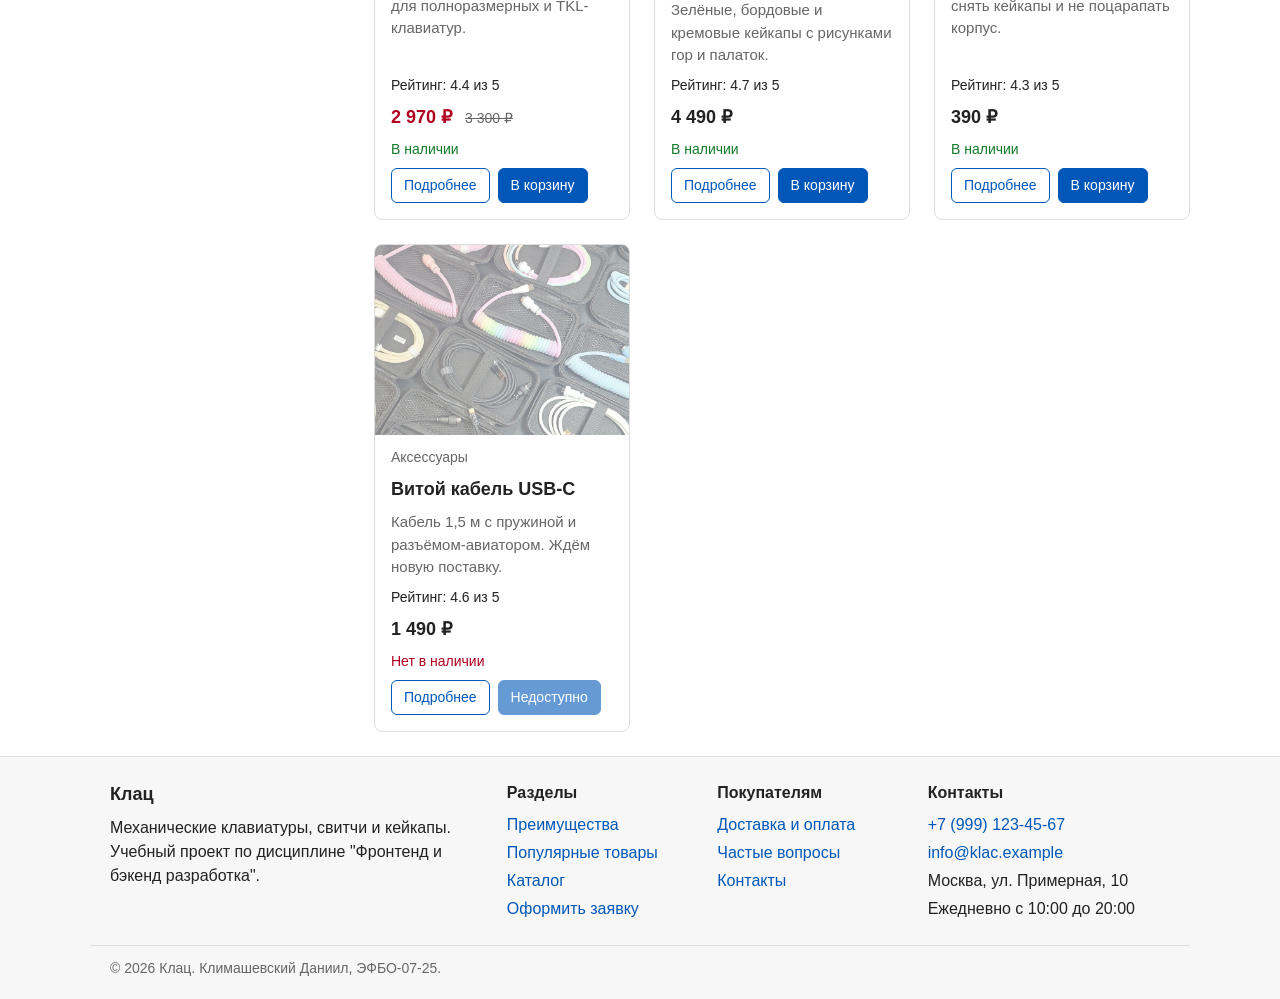
==== commit 85bbaa27: "feat: complete JavaScript shop project" ====
--- a/catalog.html
+++ b/catalog.html
@@ -13,7 +13,9 @@
     <link rel="stylesheet" href="css/responsive.css">
     <script src="js/data.js" defer></script>
     <script src="js/main.js" defer></script>
+    <script src="js/cart.js" defer></script>
     <script src="js/catalog.js" defer></script>
+    <script src="js/modal.js" defer></script>
 </head>
 <body>
     <a class="skip-link" href="#main">Перейти к основному содержимому</a>
@@ -21,6 +23,8 @@
     <header class="site-header" id="top">
         <div class="site-header__inner">
             <a class="site-header__logo" href="index.html">Клац</a>
+
+            <a class="site-header__cart" href="cart.html">Корзина <span class="site-header__cart-count">0</span></a>
 
             <button class="site-header__toggle" type="button" aria-expanded="false" aria-controls="site-nav"><span aria-hidden="true">&#9776;</span> Меню</button>
 
@@ -85,10 +89,18 @@
                         <option value="title-asc">По названию А-Я</option>
                     </select>
                 </div>
+
+                <label class="catalog-controls__check">
+                    <input id="only-available" type="checkbox">
+                    Только в наличии
+                </label>
+
+                <button class="button button--secondary button--small" type="button" data-action="reset-filters">Сбросить</button>
             </section>
 
             <div class="catalog-layout__products">
                 <p class="catalog-count" aria-live="polite"></p>
+                <p class="catalog-message" aria-live="polite"></p>
                 <p class="catalog-empty" hidden>По выбранным условиям товары не найдены.</p>
                 <!-- Карточки товаров добавляет js/catalog.js -->
                 <div class="products-grid" data-products-container></div>
@@ -136,6 +148,30 @@
         <p class="site-footer__copy">&copy; 2026 Клац. Климашевский Даниил, ЭФБО-07-25.</p>
     </footer>
 
+    <!-- Окно с подробностями о товаре, заполняет js/modal.js -->
+    <dialog class="product-modal" id="product-modal" aria-labelledby="product-modal-title">
+        <div class="product-modal__inner">
+            <img class="product-modal__image" src="images/klac-60.jpg" alt="" width="800" height="600">
+
+            <div class="product-modal__info">
+                <p class="product-modal__category"></p>
+                <h2 class="product-modal__title" id="product-modal-title">Товар</h2>
+                <p class="product-modal__description"></p>
+                <p class="product-modal__rating"></p>
+                <p class="product-modal__price"></p>
+                <p class="product-modal__discount" hidden></p>
+                <p class="product-modal__status"></p>
+
+                <div class="product-modal__actions">
+                    <button class="button button--primary" type="button" data-action="add-to-cart">В корзину</button>
+                    <button class="button button--secondary" type="button" data-action="close-modal">Закрыть</button>
+                </div>
+
+                <p class="product-modal__message" aria-live="polite"></p>
+            </div>
+        </div>
+    </dialog>
+
     <a class="to-top" href="#top">Наверх</a>
 </body>
 </html>
--- a/css/style.css
+++ b/css/style.css
@@ -490,13 +490,6 @@
     flex-shrink: 0;
 }
 
-.success-message {
-    margin: 0 0 var(--space-md);
-    padding: var(--space-md);
-    background-color: var(--color-success-bg);
-    border-left: 4px solid var(--color-success);
-}
-
 /*
 Учебный блок "Проверка JavaScript" внизу главной страницы.
 В pre выводится результат функций из js/main.js.
@@ -874,6 +867,36 @@
     font-weight: bold;
 }
 
+/*
+Классы добавляет js/validation.js: красный текст при ошибке, зелёный при успехе.
+*/
+.form-message--error {
+    color: var(--color-danger);
+}
+
+.form-message--success {
+    color: var(--color-success);
+}
+
+/*
+Ошибка у группы радиокнопок и у флажка согласия.
+*/
+.order-form__options[aria-invalid="true"] .order-form__option {
+    border-color: var(--color-danger);
+}
+
+/*
+Ошибка способа получения стоит сразу под кнопками выбора,
+отрицательный отступ съедает часть нижнего отступа fieldset.
+*/
+.order-form__options + .form-error {
+    margin: -12px 0 var(--space-md);
+}
+
+.order-form__checkbox input[aria-invalid="true"] {
+    outline: 2px solid var(--color-danger);
+}
+
 .order-form__checkbox {
     display: flex;
     align-items: flex-start;
@@ -1149,6 +1172,14 @@
 }
 
 /*
+Сообщение после кнопки "В корзину", текст пишет js/cart.js.
+*/
+.product__message {
+    margin: 12px 0 0;
+    color: var(--color-success);
+}
+
+/*
 Ссылки на разделы страницы товара.
 */
 .product-nav {
@@ -1427,3 +1458,331 @@
     margin: 0;
     color: var(--color-muted);
 }
+
+/* ===============================
+13. Корзина, окно товара и сообщения (КР №4)
+=============================== */
+
+/*
+Ссылка на корзину в шапке. На телефоне стоит рядом с кнопкой "Меню",
+поэтому корзина видна без открытия меню. Число обновляет js/cart.js.
+*/
+.site-header__cart {
+    display: flex;
+    align-items: center;
+    gap: 6px;
+    min-height: 44px;
+    margin-left: auto;
+    padding: var(--space-sm) 12px;
+    color: var(--color-primary);
+    white-space: nowrap;
+    text-decoration: none;
+    border-radius: var(--radius-sm);
+}
+
+.site-header__cart:hover {
+    color: var(--color-white);
+    background-color: var(--color-primary);
+}
+
+.site-header__cart[aria-current="page"] {
+    font-weight: bold;
+    color: var(--color-text);
+}
+
+.site-header__cart-count {
+    min-width: 24px;
+    padding: 0 6px;
+    font-size: 14px;
+    font-weight: bold;
+    line-height: 24px;
+    text-align: center;
+    color: var(--color-white);
+    background-color: var(--color-primary);
+    border-radius: 12px;
+}
+
+.product-card__rating {
+    margin: 0;
+    font-size: 14px;
+}
+
+/*
+Флажок "Только в наличии" и кнопка "Сбросить" в панели каталога.
+*/
+.catalog-controls__check {
+    display: flex;
+    align-items: center;
+    gap: 6px;
+    min-height: 32px;
+    margin-bottom: 12px;
+    cursor: pointer;
+}
+
+.catalog-message {
+    margin: 0 0 12px;
+    color: var(--color-success);
+}
+
+/*
+Окно товара в каталоге. Отступы заданы внутреннему блоку, а не самому dialog,
+чтобы клик по затемнённому фону можно было отличить от клика по окну.
+*/
+.product-modal {
+    width: min(100% - 32px, 760px);
+    max-height: calc(100vh - 32px);
+    overflow: auto;
+    padding: 0;
+    border: none;
+    border-radius: var(--radius-lg);
+}
+
+.product-modal::backdrop {
+    background-color: rgba(0, 0, 0, 0.5);
+}
+
+.product-modal__inner {
+    display: grid;
+    grid-template-columns: minmax(0, 1fr);
+    gap: var(--space-md);
+    padding: var(--space-lg);
+}
+
+.product-modal__image {
+    display: block;
+    width: 100%;
+    height: auto;
+    border-radius: var(--radius-md);
+}
+
+.product-modal__category {
+    margin: 0;
+    font-size: 14px;
+    color: var(--color-muted);
+}
+
+.product-modal__title {
+    margin: var(--space-xs) 0 var(--space-sm);
+}
+
+.product-modal__description,
+.product-modal__rating,
+.product-modal__discount {
+    margin: 0 0 var(--space-sm);
+}
+
+.product-modal__discount {
+    color: var(--color-danger);
+}
+
+.product-modal__price {
+    margin: 0 0 var(--space-xs);
+    font-size: 24px;
+    font-weight: bold;
+}
+
+.product-modal__status {
+    margin: 0 0 var(--space-md);
+    color: var(--color-success);
+}
+
+.product-modal__status--none {
+    color: var(--color-danger);
+}
+
+.product-modal__actions {
+    display: flex;
+    flex-wrap: wrap;
+    gap: var(--space-sm);
+}
+
+.product-modal__message {
+    margin: 12px 0 0;
+    color: var(--color-success);
+}
+
+/*
+Страница корзины. На телефоне список и итог друг под другом,
+с 1024px итог справа (см. responsive.css).
+*/
+.cart {
+    display: grid;
+    grid-template-columns: minmax(0, 1fr);
+    align-items: start;
+    gap: var(--space-lg);
+    max-width: var(--container-width);
+    margin: 0 auto;
+}
+
+.cart-empty {
+    margin: 0;
+    padding: var(--space-md);
+    background-color: var(--color-surface);
+    border-left: 4px solid var(--color-primary);
+}
+
+.cart-list {
+    margin: 0;
+    padding: 0;
+    list-style: none;
+}
+
+/*
+Товар в корзине. На телефоне картинка слева, остальное справа в столбик,
+с 768px всё в одну строку (см. responsive.css).
+*/
+.cart-item {
+    display: grid;
+    grid-template-columns: 96px minmax(0, 1fr);
+    align-items: center;
+    gap: 12px var(--space-md);
+    margin-bottom: 12px;
+    padding: 12px;
+    border: 1px solid var(--color-border);
+    border-radius: var(--radius-md);
+}
+
+.cart-item__image {
+    grid-row: span 4;
+    align-self: start;
+    width: 96px;
+    height: auto;
+    aspect-ratio: 4 / 3;
+    object-fit: cover;
+    border-radius: var(--radius-sm);
+}
+
+.cart-item__title {
+    margin: 0 0 var(--space-xs);
+    font-size: 18px;
+    overflow-wrap: anywhere;
+}
+
+.cart-item__price {
+    margin: 0;
+    font-size: 14px;
+    color: var(--color-muted);
+}
+
+.cart-item__counter {
+    display: flex;
+    align-items: center;
+    gap: var(--space-sm);
+}
+
+.cart-item__count-button {
+    width: 36px;
+    height: 36px;
+    font: inherit;
+    font-weight: bold;
+    color: var(--color-primary);
+    background-color: var(--color-white);
+    border: 1px solid var(--color-primary);
+    border-radius: var(--radius-sm);
+    cursor: pointer;
+}
+
+.cart-item__count-button:hover {
+    background-color: var(--color-surface-accent);
+}
+
+.cart-item__count {
+    min-width: 24px;
+    text-align: center;
+}
+
+.cart-item__sum {
+    margin: 0;
+    font-weight: bold;
+}
+
+.cart-item__remove {
+    grid-column: 2;
+    justify-self: start;
+}
+
+.cart-summary__list {
+    display: grid;
+    grid-template-columns: minmax(0, 1fr) auto;
+    gap: var(--space-sm) var(--space-md);
+    margin: 0 0 var(--space-md);
+}
+
+.cart-summary__list dd {
+    margin: 0;
+    text-align: right;
+}
+
+.cart-summary__total {
+    font-size: 18px;
+    font-weight: bold;
+}
+
+.promo-form {
+    margin-bottom: var(--space-md);
+}
+
+.promo-form__label {
+    display: block;
+    margin-bottom: var(--space-xs);
+}
+
+.promo-form__row {
+    display: flex;
+    gap: var(--space-sm);
+}
+
+.promo-form__input {
+    flex-grow: 1;
+    min-width: 0;
+    min-height: 44px;
+    padding: var(--space-sm) 10px;
+    font: inherit;
+    border: 1px solid var(--color-border);
+    border-radius: var(--radius-sm);
+}
+
+.promo-form__input:hover {
+    border-color: var(--color-primary);
+}
+
+.promo-form__message {
+    margin: var(--space-xs) 0 0;
+    font-size: 14px;
+    color: var(--color-success);
+}
+
+.promo-form__message--error {
+    color: var(--color-danger);
+}
+
+.cart-summary__actions {
+    display: flex;
+    flex-wrap: wrap;
+    gap: var(--space-sm);
+}
+
+/*
+Товары из корзины на странице заявки.
+*/
+.order-cart {
+    margin-bottom: var(--space-md);
+    padding: 12px var(--space-md);
+    background-color: var(--color-surface-accent);
+    border-radius: var(--radius-md);
+}
+
+.order-cart__title {
+    margin: 0 0 var(--space-xs);
+    font-weight: bold;
+}
+
+.order-cart__list {
+    margin: 0 0 var(--space-xs);
+    padding-left: 20px;
+}
+
+.order-cart__total {
+    margin: 0;
+    font-weight: bold;
+}
--- a/css/responsive.css
+++ b/css/responsive.css
@@ -12,10 +12,11 @@
 600px  - карточки товаров, преимущества и подвал в две колонки,
          таблица комплектаций снова обычная таблица;
 768px  - фото товара рядом с описанием, поля формы по два в строке,
-         контакты и способы оплаты в три колонки;
+         контакты и способы оплаты в три колонки, товар в корзине в одну строку,
+         фото и описание в окне товара рядом;
 900px  - приветственный блок в две колонки, отзывы в три;
 1024px - меню в одну строку вместо кнопки "Меню", карточки в 3-4 колонки,
-         боковые блоки на страницах товара и заявки встают справа;
+         боковые блоки на страницах товара, заявки и корзины встают справа;
 1200px - панель поиска и фильтров каталога слева от товаров и прилипает при прокрутке.
 
 Проверенные ширины: 360px, 430px, 768px, 1024px, 1440px.
@@ -170,6 +171,33 @@
         padding: 12px 20px 20px;
     }
 
+    /*
+    Товар в корзине в одну строку: фото, название, количество, сумма, "Удалить".
+    */
+    .cart-item {
+        grid-template-columns: 96px minmax(0, 1fr) auto 110px auto;
+    }
+
+    .cart-item__image {
+        grid-row: auto;
+    }
+
+    .cart-item__sum {
+        text-align: right;
+    }
+
+    .cart-item__remove {
+        grid-column: auto;
+    }
+
+    /*
+    В окне товара фото слева, описание справа.
+    */
+    .product-modal__inner {
+        grid-template-columns: repeat(2, minmax(0, 1fr));
+        gap: var(--space-lg);
+    }
+
     .to-top {
         right: var(--space-xl);
         bottom: var(--space-xl);
@@ -200,17 +228,27 @@
 
 @media (min-width: 1024px) {
     /*
-    Все 7 пунктов меню помещаются в одну строку с логотипом,
-    поэтому кнопка "Меню" больше не нужна.
+    Все 7 пунктов меню помещаются в одну строку с логотипом и корзиной,
+    поэтому кнопка "Меню" больше не нужна. Чтобы на 1024px строка не переносилась,
+    отступы здесь меньше, с 1200px они снова как были (см. ниже).
     */
     .site-header__inner {
         flex-wrap: nowrap;
-        gap: var(--space-lg);
+        gap: var(--space-md);
         padding: var(--space-xs) 20px;
     }
 
     .site-header__toggle {
         display: none;
+    }
+
+    /*
+    Корзина справа от меню: order ставит её после nav, хотя в разметке она раньше.
+    */
+    .site-header__cart {
+        order: 1;
+        margin-left: 0;
+        padding: var(--space-sm);
     }
 
     .site-nav {
@@ -230,7 +268,7 @@
 
     .site-nav__link {
         display: inline-block;
-        padding: var(--space-sm) 12px;
+        padding: var(--space-sm);
         white-space: nowrap;
     }
 
@@ -254,14 +292,16 @@
     }
 
     .product-details,
-    .order {
+    .order,
+    .cart {
         grid-template-columns: minmax(0, 2fr) minmax(0, 1fr);
     }
 
     /*
-    Блок "Как проходит заказ" прилипает под шапкой, пока заполняется форма.
-    */
-    .order__aside {
+    Блок "Как проходит заказ" и итог корзины прилипают под шапкой при прокрутке.
+    */
+    .order__aside,
+    .cart__aside {
         position: sticky;
         top: calc(var(--header-height) + var(--space-md));
     }
@@ -272,6 +312,14 @@
 =============================== */
 
 @media (min-width: 1200px) {
+    .site-header__inner {
+        gap: var(--space-lg);
+    }
+
+    .site-nav__link {
+        padding: var(--space-sm) 12px;
+    }
+
     /*
     Панель поиска и фильтров слева шириной 260px, товары занимают остальное место.
     */
